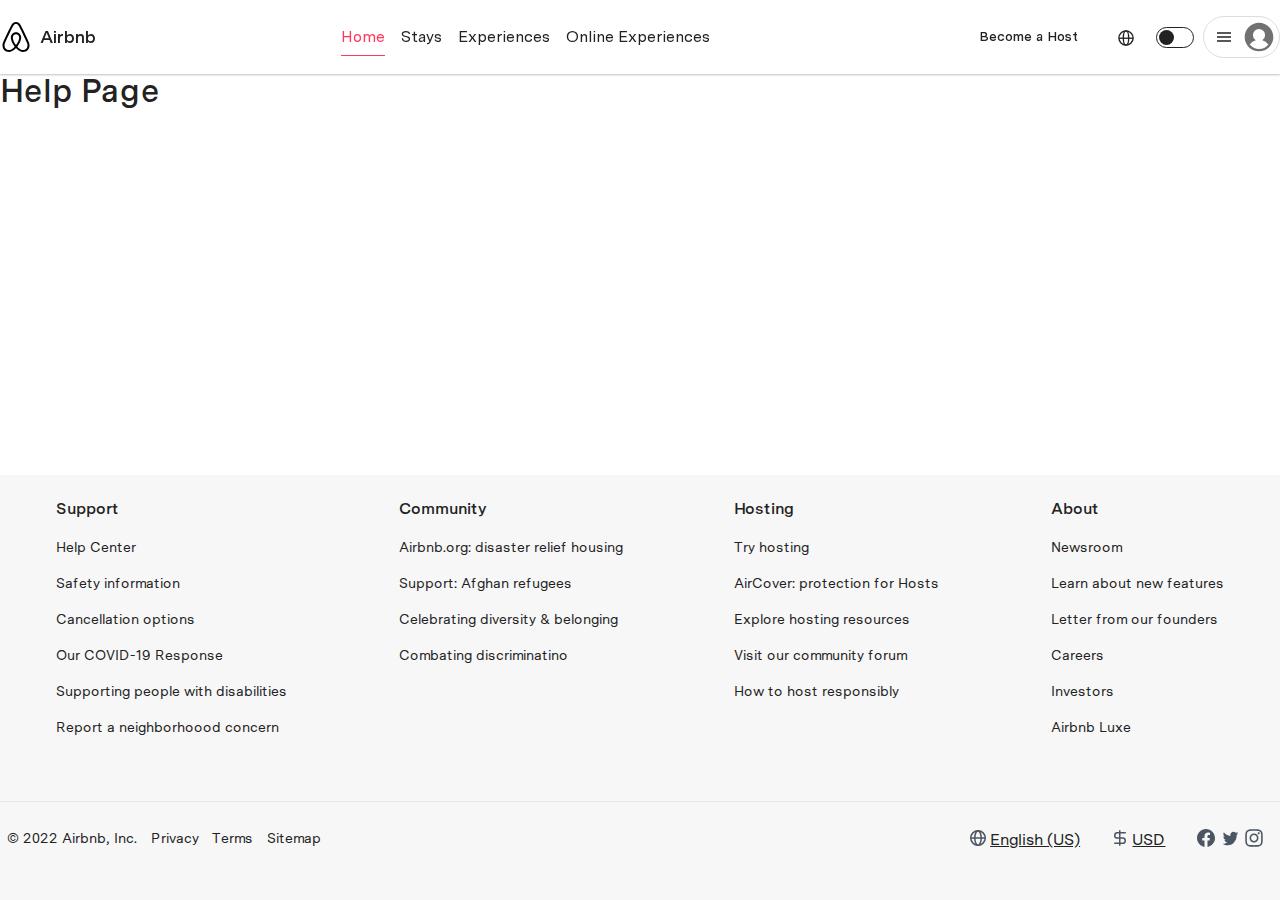
==== help.html @ 52887784 "initial commit" ====
<!DOCTYPE html>
<html lang="en">

<head>
    <meta charset="UTF-8">
    <meta http-equiv="X-UA-Compatible" content="IE=edge">
    <meta name="viewport" content="width=device-width, initial-scale=1.0">
    <title>Help Page</title>
    <meta name="color-scheme" content="light dark">
    <meta name="theme-color" media="(prefers-color-scheme: light)">
    <meta name="theme-color" media="(prefers-color-scheme: dark)">

    <script type="module">
        // https://doka.guide/js/match-media/
        if (matchMedia('(prefers-color-scheme: dark)').media === 'not all') {
            document.documentElement.style.display = 'none';
            document.head.insertAdjacentHTML(
                'beforeend',
                '<link rel="stylesheet" href="styles/light.css" onload="document.documentElement.style.display=\'\'">'
            );
        }
    </script>
    <link rel="stylesheet" href="css/light.css" media="(prefers-color-scheme: light)">
    <link rel="stylesheet" href="css/dark.css" media="(prefers-color-scheme: dark)">
    <link rel="stylesheet" href="css/style.css">
</head>

<body>
    <header class="header">
        <div class="container">
            <div class="flex">
                <a href="index.html" class="header-logo">
                    <svg viewBox="0 0 32 32" xmlns="http://www.w3.org/2000/svg"
                        style="display:inline-block;vertical-align:middle;height:32px;width:32px;fill:var(--logo-fill)"
                        aria-hidden="true" role="presentation" focusable="false">
                        <path
                            d="M16 1c2.008 0 3.463.963 4.751 3.269l.533 1.025c1.954 3.83 6.114 12.54 7.1 14.836l.145.353c.667 1.591.91 2.472.96 3.396l.01.415.001.228c0 4.062-2.877 6.478-6.357 6.478-2.224 0-4.556-1.258-6.709-3.386l-.257-.26-.172-.179h-.011l-.176.185c-2.044 2.1-4.267 3.42-6.414 3.615l-.28.019-.267.006C5.377 31 2.5 28.584 2.5 24.522l.005-.469c.026-.928.23-1.768.83-3.244l.216-.524c.966-2.298 6.083-12.989 7.707-16.034C12.537 1.963 13.992 1 16 1zm0 2c-1.239 0-2.053.539-2.987 2.21l-.523 1.008c-1.926 3.776-6.06 12.43-7.031 14.692l-.345.836c-.427 1.071-.573 1.655-.605 2.24l-.009.33v.206C4.5 27.395 6.411 29 8.857 29c1.773 0 3.87-1.236 5.831-3.354-2.295-2.938-3.855-6.45-3.855-8.91 0-2.913 1.933-5.386 5.178-5.42 3.223.034 5.156 2.507 5.156 5.42 0 2.456-1.555 5.96-3.855 8.907C19.277 27.766 21.37 29 23.142 29c2.447 0 4.358-1.605 4.358-4.478l-.004-.411c-.019-.672-.17-1.296-.714-2.62l-.248-.6c-1.065-2.478-5.993-12.768-7.538-15.664C18.053 3.539 17.24 3 16 3zm.01 10.316c-2.01.021-3.177 1.514-3.177 3.42 0 1.797 1.18 4.58 2.955 7.044l.21.287.174-.234c1.73-2.385 2.898-5.066 2.989-6.875l.006-.221c0-1.906-1.167-3.4-3.156-3.421h-.001z">
                        </path>
                    </svg>
                    <span>Airbnb</span>
                </a>

                <nav class="header-nav">
                    <a class="header-nav__link link-active" href="#">Home</a>
                    <a class="header-nav__link" href="#">Stays</a>
                    <a class="header-nav__link" href="#">Experiences</a>
                    <a class="header-nav__link" href="#">Online Experiences</a>
                </nav>

                <div class="header-buttons">
                    <button id="host" class="btn btn-ghost">Become a Host</button>

                    <button id="languages_btn" class="btn btn-icon">
                        <svg width="18" height="18" viewBox="0 0 18 18" fill="none" xmlns="http://www.w3.org/2000/svg">
                            <circle cx="9" cy="9" r="8" stroke="#222222" stroke-width="1.5" />
                            <ellipse cx="9" cy="9" rx="3" ry="8" stroke="#222222" stroke-width="1.5" />
                            <line x1="1" y1="9.25" x2="17" y2="9.25" stroke="#222222" stroke-width="1.5" />
                        </svg>
                    </button>
                </div>
                <fieldset class="switcher">
                    <input type="checkbox" class="switch">
                    <label for="switch"></label>
                </fieldset>
                <div class="dropdown">
                    <button class="dropdown-button">
                        <div class="icon">
                            <svg xmlns="http://www.w3.org/2000/svg" viewBox="0 0 32 32" aria-hidden="true"
                                role="presentation" focusable="false"
                                style="display: block; fill: none; height: 16px; width: 16px; stroke: currentcolor; stroke-width: 3; overflow: visible;">
                                <g fill="none">
                                    <path d="M2 16h28M2 24h28M2 8h28"></path>
                                </g>
                            </svg>
                        </div>
                        <div class="avatar">
                            <svg xmlns="http://www.w3.org/2000/svg" viewBox="0 0 32 32" aria-hidden="true"
                                role="presentation" focusable="false"
                                style="display: block; height: 100%; width: 100%; fill: currentcolor;">
                                <path
                                    d="M16 .7C7.56.7.7 7.56.7 16S7.56 31.3 16 31.3 31.3 24.44 31.3 16 24.44.7 16 .7zm0 28c-4.02 0-7.6-1.88-9.93-4.81a12.43 12.43 0 0 1 6.45-4.4A6.5 6.5 0 0 1 9.5 14a6.5 6.5 0 0 1 13 0 6.51 6.51 0 0 1-3.02 5.5 12.42 12.42 0 0 1 6.45 4.4A12.67 12.67 0 0 1 16 28.7z">
                                </path>
                            </svg>
                            <!--<img src="images/cards/card-image-1.webp" alt="avatar">-->
                        </div>
                        <div class="dropdown-menu">
                            <a href="#"><b>Login in</b></a>
                            <a href="#">Sign up</a>
                            <a href="#">Airbnb your home</a>
                            <a href="help.html">Help</a>
                        </div>
                    </button>
                </div>
            </div>
        </div>
    </header>

    <!-- Модалка become a host -->
    <dialog class="modal" id="modal">
        <header class="modal-header">
            <button id="close-button" class="button close-button">
                <svg viewBox="0 0 32 32" xmlns="http://www.w3.org/2000/svg" aria-hidden="true" role="presentation"
                    focusable="false"
                    style="display: block; fill: none; height: 16px; width: 16px; stroke-width: 3; overflow: visible;">
                    <path d="m6 6 20 20"></path>
                    <path d="m26 6-20 20"></path>
                </svg>
            </button>
        </header>

        <section class="modal-body">
            <h2 class="modal-title">Questions about this home?</h2>
            <p class="modal-subtitle">We’re excited you’re here. A Villa Specialist from Luxury Retreats, an Airbnb <br>
                company, will be in touch to finalize the details.</p>

            <form action="#">
                <div class="inline">
                    <label for="first-name">First name *</label>
                    <input id="first-name" type="text" placeholder="First name">

                    <label for="last-name">Last name *</label>
                    <input id="last-name" type="text" placeholder="Last name">
                </div>

                <div class="inline ml-8">
                    <label for="email">Email *</label>
                    <input id="email" type="email" placeholder="Your email">

                    <label for="tel">Telephone</label>
                    <input id="tel" type="tel" placeholder="Telephone">
                </div>

                <label for="text-message">Your message</label>
                <textarea placeholder="For example: Is this home family friendly? What other homes should I consider?"
                    name="text-message" id="" cols="30" rows="5"></textarea>

                <label class="checkbox style-c">
                    <input type="checkbox" />
                    <div class="checkbox__checkmark"></div>
                    <label for="c1" class="label_checkbox">I'd like to receive marketing and policy communications from
                        Luxury
                        Retreats
                    </label>

                    <button class="btn btn-primary ml-31 mt-16" type="button">Send message</button>
            </form>
        </section>

        <footer class="modal-footer">
            <div>
                <span>Learn how we handle your details in our</span>
                <button type="button" class="btn btn-link">Privacy policy</button>
            </div>
        </footer>
    </dialog>

    <!-- Модалка languages-->
    <dialog class="modal2" id="languages">
        <header class="modal-header">
            <button id="close-button1" class="button close-button btn-languges-close">x</button>
            <button class="btn-languges ml-0">Язык и регион</button>
            <button class="btn-languges bg-color">Валюта</button>
        </header>

        <section class="modal-body">
            <div class="modal-div">
                <div class="modal-title2">
                    <div class="modal-icon1">Перевод<svg viewBox="0 0 16 16" xmlns="http://www.w3.org/2000/svg"
                            aria-hidden="true" role="presentation" focusable="false"
                            style="display: block; height: 19px; width: 19px; fill: currentcolor;">
                            <path
                                d="M9 0a1 1 0 0 1 .993.883L10 1v5h5a1 1 0 0 1 .993.883L16 7v8a1 1 0 0 1-.883.993L15 16H7a1 1 0 0 1-.993-.883L6 15v-5H1a1 1 0 0 1-.993-.883L0 9V1A1 1 0 0 1 .883.007L1 0h8zm1.729 7l-1.393.495.233.217.13.132c.125.127.227.245.308.352l.073.103.048.073.045.077H7.308v1.309h1.207l.166.52.09.266.112.29a6.294 6.294 0 0 0 1.109 1.789c-.495.315-1.119.607-1.87.87l-.331.112-.346.108-.445.134L7.72 15l.407-.125.386-.128c1.007-.349 1.836-.752 2.486-1.214.57.405 1.277.764 2.12 1.08l.369.134.386.128.406.125.72-1.153-.445-.134-.26-.08-.345-.115c-.783-.27-1.43-.57-1.94-.895a6.3 6.3 0 0 0 1.068-1.694l.128-.32.114-.33.165-.521h1.208V8.449H11.64l-.093-.231a3.696 3.696 0 0 0-.554-.917l-.126-.149-.14-.152zm1.35 2.758l-.042.133-.076.224-.103.264A4.985 4.985 0 0 1 11 11.76a4.952 4.952 0 0 1-.743-1.127l-.115-.254-.103-.264-.076-.224-.042-.133h2.158zM9 1H1v8h5V7c0-.057.005-.113.014-.167H3.827L3.425 8H2l2.257-6h1.486l1.504 4H9V1zM5 3.411L4.253 5.6h1.502L5 3.411z">
                            </path>
                        </svg></div>
                </div>
                <p class="modal-subtitle2">Автоматический перевод описаний и отзывов на Русский.</p>

            </div>

            <div class="recom-languges">
                <h2 class="h2-modal">Рекомендуемые языки и регионы</h2>
                <div class="english ">
                    <p>English</p>
                    <p class="bg-color">United States</p>
                </div>
                <div class="english ml-16">
                    <p>English</p>
                    <p class="bg-color">United Kingdom</p>
                </div>
            </div>

            <div class="language selection">
                <h2 class="h2-modal">Выбрать язык и регион</h2>
                <div class="english br-12">
                    <p>Росский</p>
                    <p class="bg-color">Россия</p>
                </div>
                <div class="english ml-16">
                    <p>Dansk</p>
                    <p class="bg-color">Danmark</p>
                </div>
                <div class="english ">
                    <p>Eesti</p>
                    <p class="bg-color">Eesti</p>
                </div>
                <div class="english ">
                    <p>Deutsch</p>
                    <p class="bg-color">Schweiz</p>
                </div>

            </div>

        </section>
    </dialog>
    <!-- конец modal2-->
    <main>
        <section>
            <div class="container">
                <h1>Help Page</h1>
            </div>
        </section>
    </main>
    <div class="footer">
        <div class="container">
            <div class="footer-top flex2">
                <nav class="footer-top_nav">
                    <h3>Support</h3>
                    <a href="#">Help Center</a>
                    <a href="#">Safety information</a>
                    <a href="#">Cancellation options</a>
                    <a href="#">Our COVID-19 Response</a>
                    <a href="#">Supporting people with disabilities</a>
                    <a href="#">Report a neighborhoood concern</a>
                </nav>
                <nav class="footer-top_nav">
                    <h3>Community</h3>
                    <a href="#">Airbnb.org: disaster relief housing</a>
                    <a href="#">Support: Afghan refugees</a>
                    <a href="#">Celebrating diversity & belonging</a>
                    <a href="#">Combating discriminatino</a>
                </nav>
                <nav class="footer-top_nav">
                    <h3>Hosting</h3>
                    <a href="#">Try hosting</a>
                    <a href="#">AirCover: protection for Hosts</a>
                    <a href="#">Explore hosting resources</a>
                    <a href="#">Visit our community forum</a>
                    <a href="#">How to host responsibly</a>
                </nav>
                <nav class="footer-top_nav">
                    <h3>About</h3>
                    <a href="#">Newsroom</a>
                    <a href="#">Learn about new features</a>
                    <a href="#">Letter from our founders</a>
                    <a href="#">Careers</a>
                    <a href="#">Investors</a>
                    <a href="#">Airbnb Luxe</a>
                </nav>
            </div>
            <div class="">
                <div class="footer-bottom flex-start">
                    <div class="footer_bottom_left">
                        <span>© 2022 Airbnb, Inc.</span>
                        <span>Privacy</span>
                        <span>Terms</span>
                        <span>Sitemap</span>
                    </div>
                    <div class="footer_bottom_right">
                        <div class="lang_dol">
                            <a href="#">
                                <svg width="24" height="24" viewBox="0 0 24 24" fill="none"
                                    xmlns="http://www.w3.org/2000/svg">
                                    <path
                                        d="M19.25 12C19.25 16.0041 16.0041 19.25 12 19.25C7.99594 19.25 4.75 16.0041 4.75 12C4.75 7.99594 7.99594 4.75 12 4.75C16.0041 4.75 19.25 7.99594 19.25 12Z"
                                        stroke="#4B5563" stroke-width="1.5" stroke-linecap="round"
                                        stroke-linejoin="round" />
                                    <path
                                        d="M15.25 12C15.25 16.5 13.2426 19.25 12 19.25C10.7574 19.25 8.75 16.5 8.75 12C8.75 7.5 10.7574 4.75 12 4.75C13.2426 4.75 15.25 7.5 15.25 12Z"
                                        stroke="#4B5563" stroke-width="1.5" stroke-linecap="round"
                                        stroke-linejoin="round" />
                                    <path d="M5 12H19" stroke="#4B5563" stroke-width="1.5" stroke-linecap="round"
                                        stroke-linejoin="round" />
                                </svg></a>
                            <a href="#"><u>English (US)</u></a>
                        </div>
                        <div class="lang_dol">
                            <a href="#">
                                <svg width="24" height="24" viewBox="0 0 24 24" fill="none"
                                    xmlns="http://www.w3.org/2000/svg">
                                    <path
                                        d="M17.25 6.75H9.375C7.92525 6.75 6.75 7.92525 6.75 9.375C6.75 10.8247 7.92525 12 9.375 12H14.625C16.0747 12 17.25 13.1753 17.25 14.625C17.25 16.0747 16.0747 17.25 14.625 17.25H6.75"
                                        stroke="#4B5563" stroke-width="1.5" stroke-linecap="round"
                                        stroke-linejoin="round" />
                                    <path d="M11.75 19.25V4.75" stroke="#4B5563" stroke-width="1.5"
                                        stroke-linecap="round" stroke-linejoin="round" />
                                </svg>
                            </a>
                            <a href="#"><u>USD</u></a>
                        </div>
                        <div class="lang_dol">
                            <a href="#">
                                <svg width="24" height="24" viewBox="0 0 24 24" fill="none"
                                    xmlns="http://www.w3.org/2000/svg">
                                    <path fill-rule="evenodd" clip-rule="evenodd"
                                        d="M3 12C3 16.45 6.25 20.15 10.5 20.9L10.5502 20.8599C10.5334 20.8566 10.5167 20.8533 10.5 20.85V14.5H8.25V12H10.5V10C10.5 7.75 11.95 6.5 14 6.5C14.65 6.5 15.35 6.6 16 6.7V9H14.85C13.75 9 13.5 9.55 13.5 10.25V12H15.9L15.5 14.5H13.5V20.85C13.4833 20.8533 13.4666 20.8566 13.4498 20.8599L13.5 20.9C17.75 20.15 21 16.45 21 12C21 7.05 16.95 3 12 3C7.05 3 3 7.05 3 12Z"
                                        fill="#4B5563" />
                                </svg></a>
                            <a href="#">
                                <svg width="24" height="24" viewBox="0 0 24 24" fill="none"
                                    xmlns="http://www.w3.org/2000/svg">
                                    <path fill-rule="evenodd" clip-rule="evenodd"
                                        d="M18.6615 9.07607C18.6673 9.22598 18.6692 9.37582 18.6692 9.52572C18.6692 14.0705 15.4722 19.3171 9.62599 19.3171C7.83014 19.3171 6.16025 18.7447 4.75328 17.7704C5.00199 17.7976 5.25457 17.8181 5.51103 17.8181C7.00004 17.8181 8.37148 17.2661 9.45933 16.3394C8.06851 16.319 6.8941 15.3174 6.48907 13.9546C6.68351 13.9955 6.88375 14.016 7.08853 14.016C7.37729 14.016 7.65765 13.9752 7.92638 13.8934C6.47096 13.58 5.37473 12.19 5.37473 10.5207C5.37473 10.5002 5.37473 10.4934 5.37473 10.4797C5.80367 10.7318 6.29461 10.8885 6.81593 10.9089C5.96193 10.2889 5.40055 9.23278 5.40055 8.04038C5.40055 7.41352 5.55688 6.8207 5.83207 6.30967C7.39925 8.39466 9.74228 9.76424 12.3837 9.90733C12.3295 9.65522 12.3017 9.38955 12.3017 9.12382C12.3017 7.22279 13.7248 5.68286 15.4806 5.68286C16.3947 5.68286 17.2203 6.09856 17.7997 6.7663C18.5252 6.6164 19.2047 6.33024 19.8197 5.93505C19.5814 6.73907 19.0781 7.41348 18.4205 7.83593C19.0639 7.75417 19.6776 7.57034 20.2467 7.29779C19.8197 7.98597 19.2823 8.5923 18.6615 9.07607Z"
                                        fill="#4B5563" />
                                </svg>
                            </a>
                            <a href="#">
                                <svg width="24" height="24" viewBox="0 0 24 24" fill="none"
                                    xmlns="http://www.w3.org/2000/svg">
                                    <path
                                        d="M12.0004 3.27271C9.63025 3.27271 9.33281 3.28307 8.40193 3.32543C7.47287 3.36798 6.8387 3.51507 6.28381 3.73089C5.70983 3.9538 5.22293 4.25198 4.73786 4.73725C4.25242 5.22234 3.95424 5.70925 3.73061 6.28307C3.51426 6.83816 3.36699 7.47252 3.32517 8.40125C3.28354 9.33216 3.27263 9.6298 3.27263 12C3.27263 14.3702 3.28317 14.6667 3.32535 15.5976C3.36808 16.5267 3.51517 17.1609 3.7308 17.7158C3.95388 18.2898 4.25205 18.7767 4.73731 19.2618C5.22221 19.7472 5.7091 20.0462 6.28272 20.2691C6.83798 20.4849 7.47232 20.632 8.4012 20.6745C9.33208 20.7169 9.62935 20.7272 11.9993 20.7272C14.3696 20.7272 14.6661 20.7169 15.597 20.6745C16.526 20.632 17.1609 20.4849 17.7162 20.2691C18.29 20.0462 18.7762 19.7472 19.2611 19.2618C19.7465 18.7767 20.0447 18.2898 20.2683 17.716C20.4828 17.1609 20.6301 16.5265 20.6737 15.5978C20.7156 14.6669 20.7265 14.3702 20.7265 12C20.7265 9.6298 20.7156 9.33234 20.6737 8.40143C20.6301 7.47234 20.4828 6.83816 20.2683 6.28325C20.0447 5.70925 19.7465 5.22234 19.2611 4.73725C18.7756 4.2518 18.2902 3.95361 17.7156 3.73089C17.1593 3.51507 16.5248 3.36798 15.5957 3.32543C14.6648 3.28307 14.3685 3.27271 11.9976 3.27271H12.0004ZM11.2175 4.84543C11.4498 4.84507 11.7091 4.84543 12.0004 4.84543C14.3305 4.84543 14.6066 4.8538 15.5268 4.89561C16.3777 4.93452 16.8395 5.07671 17.1471 5.19616C17.5544 5.35434 17.8447 5.54343 18.15 5.84889C18.4554 6.15434 18.6445 6.44525 18.8031 6.85252C18.9225 7.1598 19.0649 7.62161 19.1036 8.47252C19.1454 9.39252 19.1545 9.66889 19.1545 11.998C19.1545 14.3271 19.1454 14.6034 19.1036 15.5234C19.0647 16.3743 18.9225 16.8362 18.8031 17.1434C18.6449 17.5507 18.4554 17.8407 18.15 18.146C17.8446 18.4514 17.5546 18.6405 17.1471 18.7987C16.8399 18.9187 16.3777 19.0605 15.5268 19.0994C14.6068 19.1412 14.3305 19.1503 12.0004 19.1503C9.67007 19.1503 9.3939 19.1412 8.47393 19.0994C7.62304 19.0602 7.16124 18.918 6.85343 18.7985C6.44617 18.6403 6.15527 18.4513 5.84982 18.1458C5.54438 17.8403 5.35529 17.5502 5.19675 17.1427C5.0773 16.8354 4.93494 16.3736 4.89622 15.5227C4.8544 14.6027 4.84604 14.3263 4.84604 11.9958C4.84604 9.66525 4.8544 9.39034 4.89622 8.47034C4.93512 7.61943 5.0773 7.15761 5.19675 6.84998C5.35493 6.4427 5.54438 6.1518 5.84982 5.84634C6.15527 5.54089 6.44617 5.3518 6.85343 5.19325C7.16106 5.07325 7.62304 4.93143 8.47393 4.89234C9.27899 4.85598 9.59098 4.84507 11.2175 4.84325V4.84543ZM16.6588 6.29452C16.0806 6.29452 15.6115 6.76307 15.6115 7.34143C15.6115 7.91961 16.0806 8.3887 16.6588 8.3887C17.2369 8.3887 17.706 7.91961 17.706 7.34143C17.706 6.76325 17.2369 6.29416 16.6588 6.29416V6.29452ZM12.0004 7.51816C9.52535 7.51816 7.51868 9.52489 7.51868 12C7.51868 14.4751 9.52535 16.4809 12.0004 16.4809C14.4754 16.4809 16.4813 14.4751 16.4813 12C16.4813 9.52489 14.4752 7.51816 12.0002 7.51816H12.0004ZM12.0004 9.09089C13.6069 9.09089 14.9094 10.3932 14.9094 12C14.9094 13.6065 13.6069 14.9091 12.0004 14.9091C10.3937 14.9091 9.09136 13.6065 9.09136 12C9.09136 10.3932 10.3937 9.09089 12.0004 9.09089Z"
                                        fill="#4B5563" />
                                </svg></a>
                        </div>
                    </div>
                </div>
            </div>
        </div>
    </div>
    <script src="js/theme-switcher.js"></script>
    <script src="js/help-index.js"></script>

</body>

</html>
---- css/light.css ----
:root {
  --body-color: #ffffff;
  /* общий фон */


  --title-color: #222222;
  /* цвет заголовков */
  --subtitle-color: #42526B;
  /* цвет подзаголовков */

  --nav-link-color: #222222;
  /* цвет ссылок в навигации */

  --accent-color: #FF385C;
  /* основной цвет тем */
  --bg-hover: #F7F7F7;

  /*цвет текста label+placeholder*/
  --label-color: #717171;
  /*цвет аватара*/
  --avatar-bg: #717171;

  /*dropdown-button*/
  --dropdown-button-bg: #ffffff;
  --dropdown-border-color: #ddd;
  --dropdown-box-shadow: 0 2px 4px rgba(0, 0, 0, 0.18);

  /*footer*/
  --footer-bg:#f7f7f7;
  --footer-link-color:#222222;

}



/* logo */
.header-logo svg {
  --logo-fill: #22222;
}

/* btn-primary */
.btn-primary {
  --button-bg-color: #FF385C;
  --button-content-color: #ffffff;
}

/* btn-dark */
.btn-dark {
  --button-bg-color: #222222;
  --button-content-color: #fff;
}

/* forms */
input[type='text'],
input[type='email'],
input[type='password'],
input[type="tel"],
textarea {
  --input-bg-color: #ffffff;
  --input-border-color: #B0B0B0;
  --input-text-color: #222222;

}

input:not([type="checkbox"]):focus,
textarea:focus {
  --box-shadow: inset 0 0 0 2px #222222;
}

/*чекбокс в модалке*/
.checkbox {
  --checkbox-bg-color-checked: #FF385C;
  --checkbox-bg-color-default: #fff;
  --checkbox-mark-color: #fff;
  --checkbox-bg-border: #B0B0B0;
}
---- css/dark.css ----
:root {
  --body-color: #292929;
  /* общий фон */

  --title-color: #ffffff;
  /* цвет заголовков */
  --subtitle-color: #B4BBC5;
  /* цвет подзаголовков */

  --nav-link-color: #ffffff;
  /* цвет ссылок в навигации */

  --accent-color: #BB86FC;
  /* основной цвет тем */

  --bg-hover: rgba(255, 255, 255, 0.12);
  /*цвет текста label+placeholder*/

  --label-color: rgba(255, 255, 255, 0.38);
  /*цвет аватара*/
  --avatar-bg: #979797;
  /*dropdown-button*/
  --dropdown-button-bg: #292929;
  --dropdown-border-color: rgba(255, 255, 255, 0.3);
  --dropdown-box-shadow: 0 8px 10px rgba(0, 0, 0, 0.14), 0 3px 14px rgba(0, 0, 0, 0.12), 0 5px 5px rgba(0, 0, 0, 0.2);

  /*footer*/
  --footer-bg:#292929;
  --footer-link-color:#fff;
}


/* logo */
.header-logo svg {
  --logo-fill: #ffffff;
}

/* btn-primary */
.btn-primary {
  --button-bg-color: #BB86FC;
  --button-content-color: #000000;
}

/* btn-dark */
.btn-dark {
  --button-bg-color: #fff;
  --button-content-color: #222222;
}

/* forms */
input[type='text'],
input[type='email'],
input[type='password'],
input[type='tel'],
textarea {
  --input-bg-color: transparent;
  --input-border-color: rgba(255, 255, 255, 0.6);
  --input-text-color: rgba(255, 255, 255, 0.87);
}

input:not([type="checkbox"]):focus,
textarea:focus {
  --box-shadow: inset 0 0 0 2px #BB86FC;
}

.checkbox {
  --checkbox-bg-color-checked: #BB86FC;
  --checkbox-mark-color: #222222;
  --checkbox-bg-color-default: #222222;
  --checkbox-bg-border: #B0B0B0;
}
---- css/style.css ----
@import "../css/fonts.css";
@import "../css/normalize.css";
@import "../css/forms.css";
@import "../lib/swiper.css";
@import "../css/modal.css";



body {
  font-family: 'Messina Sans', sans-serif;
  margin: 0;
  color: #222222;
  background-color: #ffffff;
  position: relative;
  min-height: 100vh;
}

* {
  box-sizing: border-box;
}

h1,
h2,
h3,
p {
  margin: 0;
}

a {
  text-decoration: none;
  color: var(--nav-link-color);
}

img {
  vertical-align: middle;
  max-width: 100%;
}

.container {
  width: 100%;
  max-width: 1312px;
  margin: 0 auto;
}


/* header */
.header {
  background-color: var(--body-color);
  min-height: 68px;
  box-sizing: border-box;
  width: 100%;
  z-index: 2;
  padding: 16px 0;
  position: fixed;
  top: 0;
  left: 0;
  right: 0;
  box-shadow: 0 1px 2px #00000040;
}

.header-nav {
  display: inline-flex;
  width: 66%;
  flex-direction: row;
  justify-content: center;
}

.header-logo span {
  margin-left: 4px;
  font-size: 18px;
  font-weight: 700;
  display: inline-block;
  vertical-align: middle;
}

.header-nav__link {
  font-family: 'Messina Sans', sans-serif;
  font-weight: 400;
  padding: 10px 0;
  border: 0;
  margin: 0 8px;
  background-color: transparent;
  position: relative;
  text-transform: capitalize;
}

.header-nav__link::after,
.link-active::after {
  content: '';
  height: 1.5px;
  position: absolute;
  bottom: 0;
  width: 100%;
  background-color: var(--nav-link-color);
  inset-inline: 0;
  transform: scaleX(0);
  transition: transform 0.2s ease;
}

.header-nav__link:hover {
  opacity: 0.65;
}

/* анимация линии при наведении на неактивную ссылку */
.header-nav__link:hover::after {
  transform: scaleX(1);
  opacity: 0.65;
}

.link-active {
  color: var(--accent-color);
}

/* активная ссылка должна быть непрозрачной */
.link-active:hover {
  opacity: 1;
}

/* активная ссылка должна быть непрозрачной */
.link-active:hover::after {
  opacity: 1;
}

/* анимация линии при наведении на активную ссылку */
.link-active::after {
  background-color: var(--accent-color);
  transform: scaleX(1);
}

/*dropdown*/
.avatar {
  width: 30px;
  height: 30px;
  color: var(--avatar-bg);
}

.avatar img {
  border-radius: 50%;
  object-fit: cover;
  width: 100%;
  height: 100%;
}

.dropdown-menu {
  display: none;
  background-color: var(--dropdown-button-bg);
  color: var(--nav-link-color);
  flex-direction: column;
  align-items: flex-start;
  border-radius: 12px;
  box-shadow: 0 2px 16px rgba(0, 0, 0, 0.12);
  margin-top: 34px;
  padding: 8px 0;
  position: absolute;
  top: 50%;
  /*max-height: calc(100vh-100px);*/
  overflow-y: auto;
  min-width: 240px;
  right: 0;
}

.dropdown-show {
  display: inline-flex;
}

.dropdown-menu a {
  padding: 12px 16px;
  font-size: 14px;
  font-weight: 400px;
  display: flex;
  width: 100%;
  white-space: nowrap;
  text-overflow: ellipsis;
  max-width: 240px;
  overflow-x: hidden;
  text-align: left;
  letter-spacing: 0.5px;
  /*межбуквенный интервал*/

}

.dropdown-menu a:hover {
  background-color: var(--bg-hover);
}

.dropdown-button {
  display: inline-flex;
  justify-content: space-between;
  align-items: center;
  padding: 5px 5px 5px 12px;
  margin: 0;
  min-width: 77px;
  min-height: 38px;
  border-radius: 21px;
  background-color: var(--dropdown-button-bg);
  border: 1px solid var(--dropdown-border-color);
  outline: none;
  cursor: pointer;
  position: relative;
}

.dropdown-button:hover,
.dropdown-button:focus {
  box-shadow: var(--dropdown-box-shadow);
}

.dropdown-button .icon svg path {
  stroke: var(--nav-link-color);
}


/* banner */
.banner {
  background-image: url(../images/banner/banner.jpg);
  min-height: 100vh;
  background-position: top center;
  background-repeat: no-repeat;
  background-size: cover;
  padding: 48px 0;
}


.banner-description {
  padding-top: 200px;
  display: flex;
  flex-direction: column;
  align-items: flex-start;
}

.banner-title {
  font-size: 60px;
  line-height: 52px;
  margin-bottom: 24px;
}

.banner-title span {
  font-size: 48px;
  line-height: 52px;
  color: #ffffff;
}

.banner-subtitle {
  font-size: 16px;
  line-height: 20px;
  margin-bottom: 32px;
  color: #ffffff;
}

/* swiper-slider   */
.swiper-button-prev,
.swiper-button-next {
  --swiper-navigation-size: 14px;
  top: 2%;
  /* один уровень с .btn-airbnb */
  color: var(--nav-link-color);
  background-color: transparent;
  border-radius: 6px;
  border: 1px solid var(--nav-link-color);
  width: 32px;
  height: 32px;
}

.swiper-button-prev::after,
.swiper-button-next::after {
  font-size: 12px;
}

.swiper-button-next {
  right: 0;
}

.swiper-button-prev {
  left: 94.5%;
}

main {
  padding: 73.4px 0 457.8px;
}




/* КАРТОЧКИ*/

.cards {
  padding: 30px 0;
}

.card-wrapper {
  position: relative;
  width: 313px;
  display: inline-flex;
}

.card {
  margin-bottom: 30px;
}

.card img {
  max-width: 100%;
  height: 313px;
  vertical-align: middle;
  /* убираем зазор снизу */
  object-fit: cover;
  border-radius: 8px;
}

.card-image {
  min-height: 313px;
  border-radius: 8px;
  position: relative;
  margin-bottom: 16px;
}

.card-link {
  display: block;
  height: 100%;
  width: 100%;
  outline: none;
  position: absolute;
  top: 0;
  left: 0;
  right: 0;
  bottom: 0;
  background: transparent;
  z-index: 1;
  /* пользователь может перейти по ссылке на новой вкладке */
}

.card-heart {
  display: inline-block;
  fill: rgba(0, 0, 0, 0.5);
  height: 24px;
  width: 24px;
  stroke: #FFFFFF;
  stroke-width: 2;
  vertical-align: middle;
  position: absolute;
  z-index: 1;
  /* перекрытие кликабельной ссылки на карточке */
  top: 18px;
  right: 18px;
}

.heart-active {
  fill: #FF385C;
}

.card-host {
  padding: 4px 8px;
  border-radius: 6px;
  background-color: #FFFFFF;
  position: absolute;
  top: 18px;
  left: 18px;
  font-size: 14px;
  font-weight: 600;
  color: #222222;

}

.card-text_title,
.card-text_rating {
  font-size: 14px;
  margin-bottom: 8px;
  font-weight: 600;
}

.card-text_title {
  white-space: nowrap;
  overflow-x: hidden;
  text-overflow: ellipsis;
  max-width: 230px;
}

.text-secondary {
  font-size: 14px;
  font-weight: normal;
  margin-bottom: 8px;
  color: #5E5E5E;
}

.card-text_descr {
  display: -webkit-box;
  -webkit-line-clamp: 1;
  -webkit-box-orient: vertical;
  overflow: hidden;
  text-overflow: ellipsis;
}

.card-text_price {
  width: 48%;
}

.price-prev {
  text-decoration: line-through;
  font-weight: 600;

}

.price-current {
  font-weight: 600;
  color: #222222;
  position: relative;
}

.price-current::after {
  content: '';
  display: inline-flex;
  width: 2px;
  height: 2px;
  background-color: #5e5e5e;
  border-radius: 50%;
  margin-left: 4px;
  vertical-align: middle;
}

.star {
  display: inline-block;
}

h3 {
  font-size: 16px;
  color: #222222;
  line-height: 19px;
}

.date {
  color: #717171;
  font-size: 12px;
  line-height: 14px;
}

.night {
  color: #222222;
  font-size: 14px;
  line-height: 17px;
}

/* атомарные классы */
.heart-active {
  fill: #FF385C;
}

/*footer*/
.footer {
  padding: 22px 0;
  background-color: var(--footer-bg);
  position: absolute;
  bottom: 0;
  left: 0;
  right: 0;
  width: 100%;
}

.footer-top {
  border-bottom: 1px solid #E5E7EB;
  margin-bottom: 26px;
}

.footer-top_nav {
  display: flex;
  flex-direction: column;
  margin-bottom: 48px;
}

.footer_bottom_left {
  display: flex;
  justify-content: space-around;
  width: 328px;
}

.footer_bottom_right {
  display: flex;
  justify-content: space-around;
  width: 328px;
  align-items: center;
}

.footer-bottom {
  margin-bottom: 26px;
}

.footer-top_nav h3 {
  font-family: 'Messina Sans', sans-serif;
  font-weight: 600;
  font-size: 16px;
  line-height: 150%;
  color: var(--footer-link-color);
  margin-bottom: 16px;
}

.footer-top_nav a {
  font-family: 'Messina Sans', sans-serif;
  font-weight: 400;
  font-size: 14px;
  line-height: 20px;
  color: var(--footer-link-color);
  margin-bottom: 16px;
}

.footer_bottom_left span {
  font-family: 'Messina Sans', sans-serif;
  font-weight: 400;
  font-size: 14px;
  line-height: 20px;
  color: var(--footer-link-color);
}

.lang_dol {
  display: flex;
  align-items: center;
  justify-content: space-around;
  height: 24px;
}

/* skeleton */
.skeleton {
  position: relative;
}

.skeleton::before {
  content: '';
  position: absolute;
  top: 0;
  left: 0;
  width: 100%;
  height: 100%;
  z-index: 3;
  background: linear-gradient(90deg, #eee, #f9f9f9, #eee);
  background-size: 200%;
  animation: skeleton 1s infinite reverse;
}

@keyframes skeleton {
  0% {
    background-position: -100% 0;
  }

  100% {
    background-position: 100% 0;
  }
}




/* атомарные классы (утилиты) */
.mt-16 {
  margin-top: 16px;
}

.ml-31 {
  margin-left: -31px;
}

.ml-15 {
  margin-left: 15.5px;
}

.inline {
  display: inline-block;
  vertical-align: middle;
}

.ml-8 {
  margin-left: 8px;
}

.ml-0 {
  margin-left: 0px
}

.br-12 {
  outline: 1px solid #000;
}

.bg-color {
  color: #717171;
}

.flex {
  display: flex;
  align-items: center;
  justify-content: space-between;
}

.flex-start {
  display: flex;
  align-items: flex-start;
  justify-content: space-between;
}

.flex2 {
  display: flex;
  align-items: flex-start;
  justify-content: space-around;
}
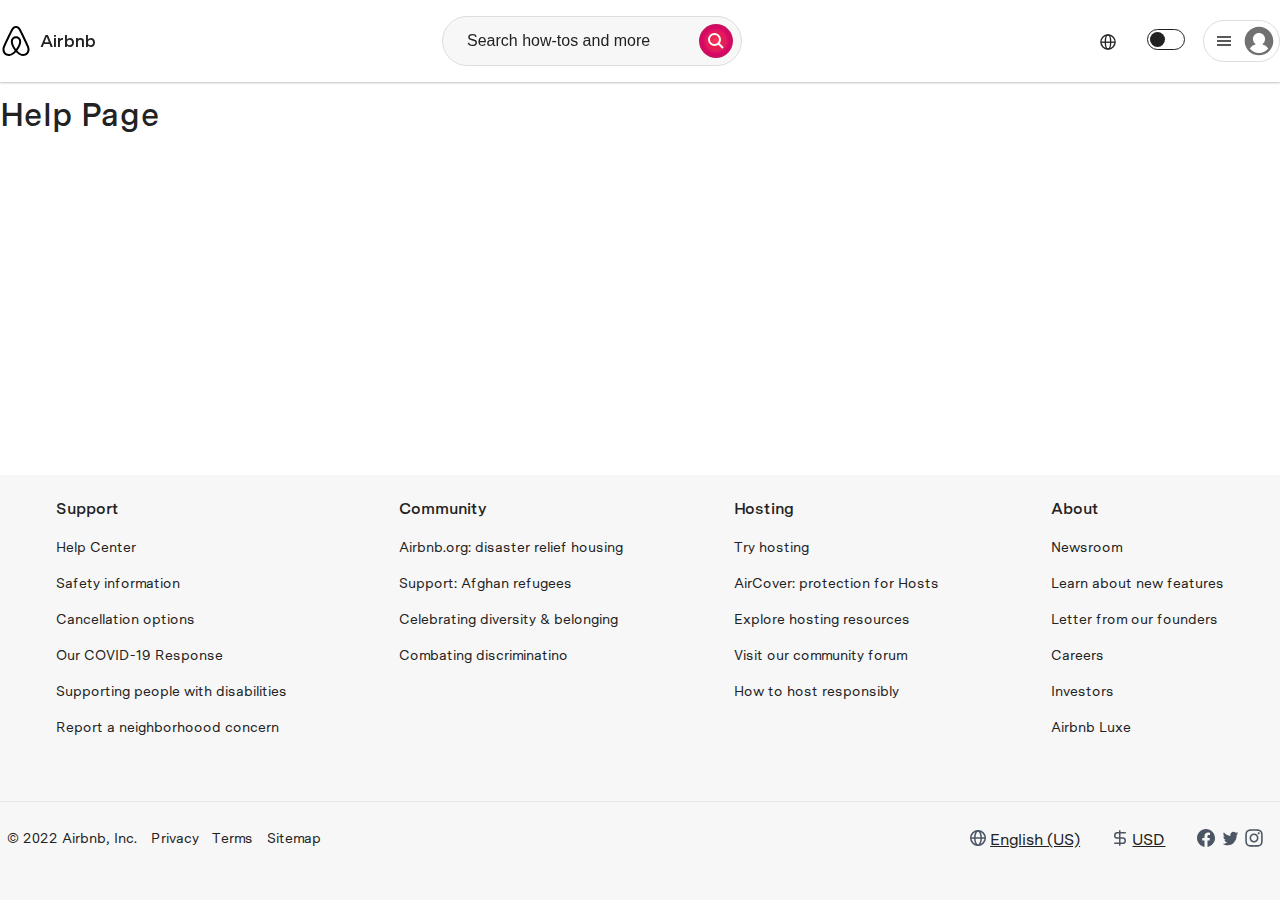
==== commit b91e4038: "поиск для страницы help (структура+логика)" ====
--- a/help.html
+++ b/help.html
@@ -40,120 +40,126 @@
                     <span>Airbnb</span>
                 </a>
 
-                <nav class="header-nav">
-                    <a class="header-nav__link link-active" href="#">Home</a>
-                    <a class="header-nav__link" href="#">Stays</a>
-                    <a class="header-nav__link" href="#">Experiences</a>
-                    <a class="header-nav__link" href="#">Online Experiences</a>
-                </nav>
+                <div class="help-search__wrapper">
+                    <form class="help-search" action="#" role="search">
+                        <input class="input-search" type="search" placeholder="Search how-tos and more">
+
+                        <button class="btn btn-search">
+                            <svg xmlns="http://www.w3.org/2000/svg" viewBox="0 0 32 32" aria-hidden="true"
+                                role="presentation" focusable="false"
+                                style="display: block; fill: none; height: 16px; width: 16px; stroke: #fff; stroke-width: 4; overflow: visible;">
+                                <path fill="none" d="M13 24a11 11 0 1 0 0-22 11 11 0 0 0 0 22zm8-3 9 9"></path>
+                            </svg>
+                        </button>
+
+                        <div class="search-menu">
+                            <div class="search-menu__article">
+                                <h3>Top articles</h3>
+                            </div>
+
+                            <div class="search-menu__article search-menu__items">
+                                <div class="block-image">
+                                    <svg xmlns="http://www.w3.org/2000/svg" viewBox="0 0 32 32" aria-hidden="true"
+                                        role="presentation" focusable="false"
+                                        style="display: block; height: 24px; width: 24px; fill: currentcolor;">
+                                        <path
+                                            d="M25 3a2 2 0 0 1 2 1.85V7h2a2 2 0 0 1 2 1.85V26a3 3 0 0 1-3 3H4a3 3 0 0 1-3-2.82V5a2 2 0 0 1 1.85-2H3zm4 6h-2v17a1 1 0 0 0 2 .12V26zm-4-4H3v21a1 1 0 0 0 .88 1H25zM13 21v2H7v-2zm8 0v2h-6v-2zm-8-4v2H7v-2zm8 0v2h-6v-2zm0-8v6H7V9zm-2 2H9v2h10z">
+                                        </path>
+                                    </svg>
+                                </div>
+                                <div class="block-description">
+                                    <p>Canceling your reservation for a stay</p>
+                                </div>
+                            </div>
+
+                            <div class="search-menu__article search-menu__items">
+                                <div class="block-image">
+                                    <svg xmlns="http://www.w3.org/2000/svg" viewBox="0 0 32 32" aria-hidden="true"
+                                        role="presentation" focusable="false"
+                                        style="display: block; height: 24px; width: 24px; fill: currentcolor;">
+                                        <path
+                                            d="M25 3a2 2 0 0 1 2 1.85V7h2a2 2 0 0 1 2 1.85V26a3 3 0 0 1-3 3H4a3 3 0 0 1-3-2.82V5a2 2 0 0 1 1.85-2H3zm4 6h-2v17a1 1 0 0 0 2 .12V26zm-4-4H3v21a1 1 0 0 0 .88 1H25zM13 21v2H7v-2zm8 0v2h-6v-2zm-8-4v2H7v-2zm8 0v2h-6v-2zm0-8v6H7V9zm-2 2H9v2h10z">
+                                        </path>
+                                    </svg>
+                                </div>
+                                <div class="block-description">
+                                    <p>Change the date or time of your Experience reservation</p>
+                                </div>
+                            </div>
+
+                            <div class="search-menu__article search-menu__items">
+                                <div class="block-image">
+                                    <svg xmlns="http://www.w3.org/2000/svg" viewBox="0 0 32 32" aria-hidden="true"
+                                        role="presentation" focusable="false"
+                                        style="display: block; height: 24px; width: 24px; fill: currentcolor;">
+                                        <path
+                                            d="M25 3a2 2 0 0 1 2 1.85V7h2a2 2 0 0 1 2 1.85V26a3 3 0 0 1-3 3H4a3 3 0 0 1-3-2.82V5a2 2 0 0 1 1.85-2H3zm4 6h-2v17a1 1 0 0 0 2 .12V26zm-4-4H3v21a1 1 0 0 0 .88 1H25zM13 21v2H7v-2zm8 0v2h-6v-2zm-8-4v2H7v-2zm8 0v2h-6v-2zm0-8v6H7V9zm-2 2H9v2h10z">
+                                        </path>
+                                    </svg>
+                                </div>
+                                <div class="block-description">
+                                    <p>If your Host cancels your reservation</p>
+                                </div>
+                            </div>
+                        </div>
+                    </form>
+                </div>
+
 
                 <div class="header-buttons">
-                    <button id="host" class="btn btn-ghost">Become a Host</button>
-
-                    <button id="languages_btn" class="btn btn-icon">
-                        <svg width="18" height="18" viewBox="0 0 18 18" fill="none" xmlns="http://www.w3.org/2000/svg">
-                            <circle cx="9" cy="9" r="8" stroke="#222222" stroke-width="1.5" />
-                            <ellipse cx="9" cy="9" rx="3" ry="8" stroke="#222222" stroke-width="1.5" />
-                            <line x1="1" y1="9.25" x2="17" y2="9.25" stroke="#222222" stroke-width="1.5" />
+                    <button class="btn btn-icon">
+                        <svg viewBox="0 0 18 18" fill="none" xmlns="http://www.w3.org/2000/svg">
+                            <circle cx="9" cy="9" r="8" stroke="#222" stroke-width="1.5" />
+                            <ellipse cx="9" cy="9" rx="3" ry="8" stroke="#222" stroke-width="1.5" />
+                            <line x1="1" y1="9.25" x2="17" y2="9.25" stroke="#222" stroke-width="1.5" />
                         </svg>
                     </button>
-                </div>
-                <fieldset class="switcher">
-                    <input type="checkbox" class="switch">
-                    <label for="switch"></label>
-                </fieldset>
-                <div class="dropdown">
+
+                    <fieldset class="switcher">
+                        <input type="checkbox" class="switch">
+                        <label for="s2"></label>
+                    </fieldset>
+
+
                     <button class="dropdown-button">
                         <div class="icon">
-                            <svg xmlns="http://www.w3.org/2000/svg" viewBox="0 0 32 32" aria-hidden="true"
+                            <svg viewBox="0 0 32 32" xmlns="http://www.w3.org/2000/svg" aria-hidden="true"
                                 role="presentation" focusable="false"
                                 style="display: block; fill: none; height: 16px; width: 16px; stroke: currentcolor; stroke-width: 3; overflow: visible;">
-                                <g fill="none">
-                                    <path d="M2 16h28M2 24h28M2 8h28"></path>
+                                <g fill="none" fill-rule="nonzero">
+                                    <path d="m2 16h28"></path>
+                                    <path d="m2 24h28"></path>
+                                    <path d="m2 8h28"></path>
                                 </g>
                             </svg>
                         </div>
+
                         <div class="avatar">
-                            <svg xmlns="http://www.w3.org/2000/svg" viewBox="0 0 32 32" aria-hidden="true"
+                            <svg viewBox="0 0 32 32" xmlns="http://www.w3.org/2000/svg" aria-hidden="true"
                                 role="presentation" focusable="false"
                                 style="display: block; height: 100%; width: 100%; fill: currentcolor;">
                                 <path
-                                    d="M16 .7C7.56.7.7 7.56.7 16S7.56 31.3 16 31.3 31.3 24.44 31.3 16 24.44.7 16 .7zm0 28c-4.02 0-7.6-1.88-9.93-4.81a12.43 12.43 0 0 1 6.45-4.4A6.5 6.5 0 0 1 9.5 14a6.5 6.5 0 0 1 13 0 6.51 6.51 0 0 1-3.02 5.5 12.42 12.42 0 0 1 6.45 4.4A12.67 12.67 0 0 1 16 28.7z">
+                                    d="m16 .7c-8.437 0-15.3 6.863-15.3 15.3s6.863 15.3 15.3 15.3 15.3-6.863 15.3-15.3-6.863-15.3-15.3-15.3zm0 28c-4.021 0-7.605-1.884-9.933-4.81a12.425 12.425 0 0 1 6.451-4.4 6.507 6.507 0 0 1 -3.018-5.49c0-3.584 2.916-6.5 6.5-6.5s6.5 2.916 6.5 6.5a6.513 6.513 0 0 1 -3.019 5.491 12.42 12.42 0 0 1 6.452 4.4c-2.328 2.925-5.912 4.809-9.933 4.809z">
                                 </path>
                             </svg>
-                            <!--<img src="images/cards/card-image-1.webp" alt="avatar">-->
-                        </div>
+                            <!-- <img src="images/header/avatar.jpg" alt="avatar"> -->
+                        </div>
+
                         <div class="dropdown-menu">
-                            <a href="#"><b>Login in</b></a>
+                            <a href="#">
+                                <b>Log in</b>
+                            </a>
                             <a href="#">Sign up</a>
                             <a href="#">Airbnb your home</a>
                             <a href="help.html">Help</a>
                         </div>
                     </button>
                 </div>
+
+
             </div>
         </div>
     </header>
-
-    <!-- Модалка become a host -->
-    <dialog class="modal" id="modal">
-        <header class="modal-header">
-            <button id="close-button" class="button close-button">
-                <svg viewBox="0 0 32 32" xmlns="http://www.w3.org/2000/svg" aria-hidden="true" role="presentation"
-                    focusable="false"
-                    style="display: block; fill: none; height: 16px; width: 16px; stroke-width: 3; overflow: visible;">
-                    <path d="m6 6 20 20"></path>
-                    <path d="m26 6-20 20"></path>
-                </svg>
-            </button>
-        </header>
-
-        <section class="modal-body">
-            <h2 class="modal-title">Questions about this home?</h2>
-            <p class="modal-subtitle">We’re excited you’re here. A Villa Specialist from Luxury Retreats, an Airbnb <br>
-                company, will be in touch to finalize the details.</p>
-
-            <form action="#">
-                <div class="inline">
-                    <label for="first-name">First name *</label>
-                    <input id="first-name" type="text" placeholder="First name">
-
-                    <label for="last-name">Last name *</label>
-                    <input id="last-name" type="text" placeholder="Last name">
-                </div>
-
-                <div class="inline ml-8">
-                    <label for="email">Email *</label>
-                    <input id="email" type="email" placeholder="Your email">
-
-                    <label for="tel">Telephone</label>
-                    <input id="tel" type="tel" placeholder="Telephone">
-                </div>
-
-                <label for="text-message">Your message</label>
-                <textarea placeholder="For example: Is this home family friendly? What other homes should I consider?"
-                    name="text-message" id="" cols="30" rows="5"></textarea>
-
-                <label class="checkbox style-c">
-                    <input type="checkbox" />
-                    <div class="checkbox__checkmark"></div>
-                    <label for="c1" class="label_checkbox">I'd like to receive marketing and policy communications from
-                        Luxury
-                        Retreats
-                    </label>
-
-                    <button class="btn btn-primary ml-31 mt-16" type="button">Send message</button>
-            </form>
-        </section>
-
-        <footer class="modal-footer">
-            <div>
-                <span>Learn how we handle your details in our</span>
-                <button type="button" class="btn btn-link">Privacy policy</button>
-            </div>
-        </footer>
-    </dialog>
-
     <!-- Модалка languages-->
     <dialog class="modal2" id="languages">
         <header class="modal-header">
@@ -214,7 +220,7 @@
     </dialog>
     <!-- конец modal2-->
     <main>
-        <section>
+        <section class="help">
             <div class="container">
                 <h1>Help Page</h1>
             </div>
@@ -327,7 +333,7 @@
         </div>
     </div>
     <script src="js/theme-switcher.js"></script>
-    <script src="js/help-index.js"></script>
+    <script type="module" src="js/help-index.js"></script>
 
 </body>
 
--- a/css/style.css
+++ b/css/style.css
@@ -3,6 +3,7 @@
 @import "../css/forms.css";
 @import "../lib/swiper.css";
 @import "../css/modal.css";
+@import "../css/help.css";
 
 
 
@@ -126,6 +127,13 @@
   background-color: var(--accent-color);
   transform: scaleX(1);
 }
+
+.header-buttons {
+  display: inline-flex;
+  width: 15%;
+  justify-content: space-between;
+}
+
 
 /*dropdown*/
 .avatar {
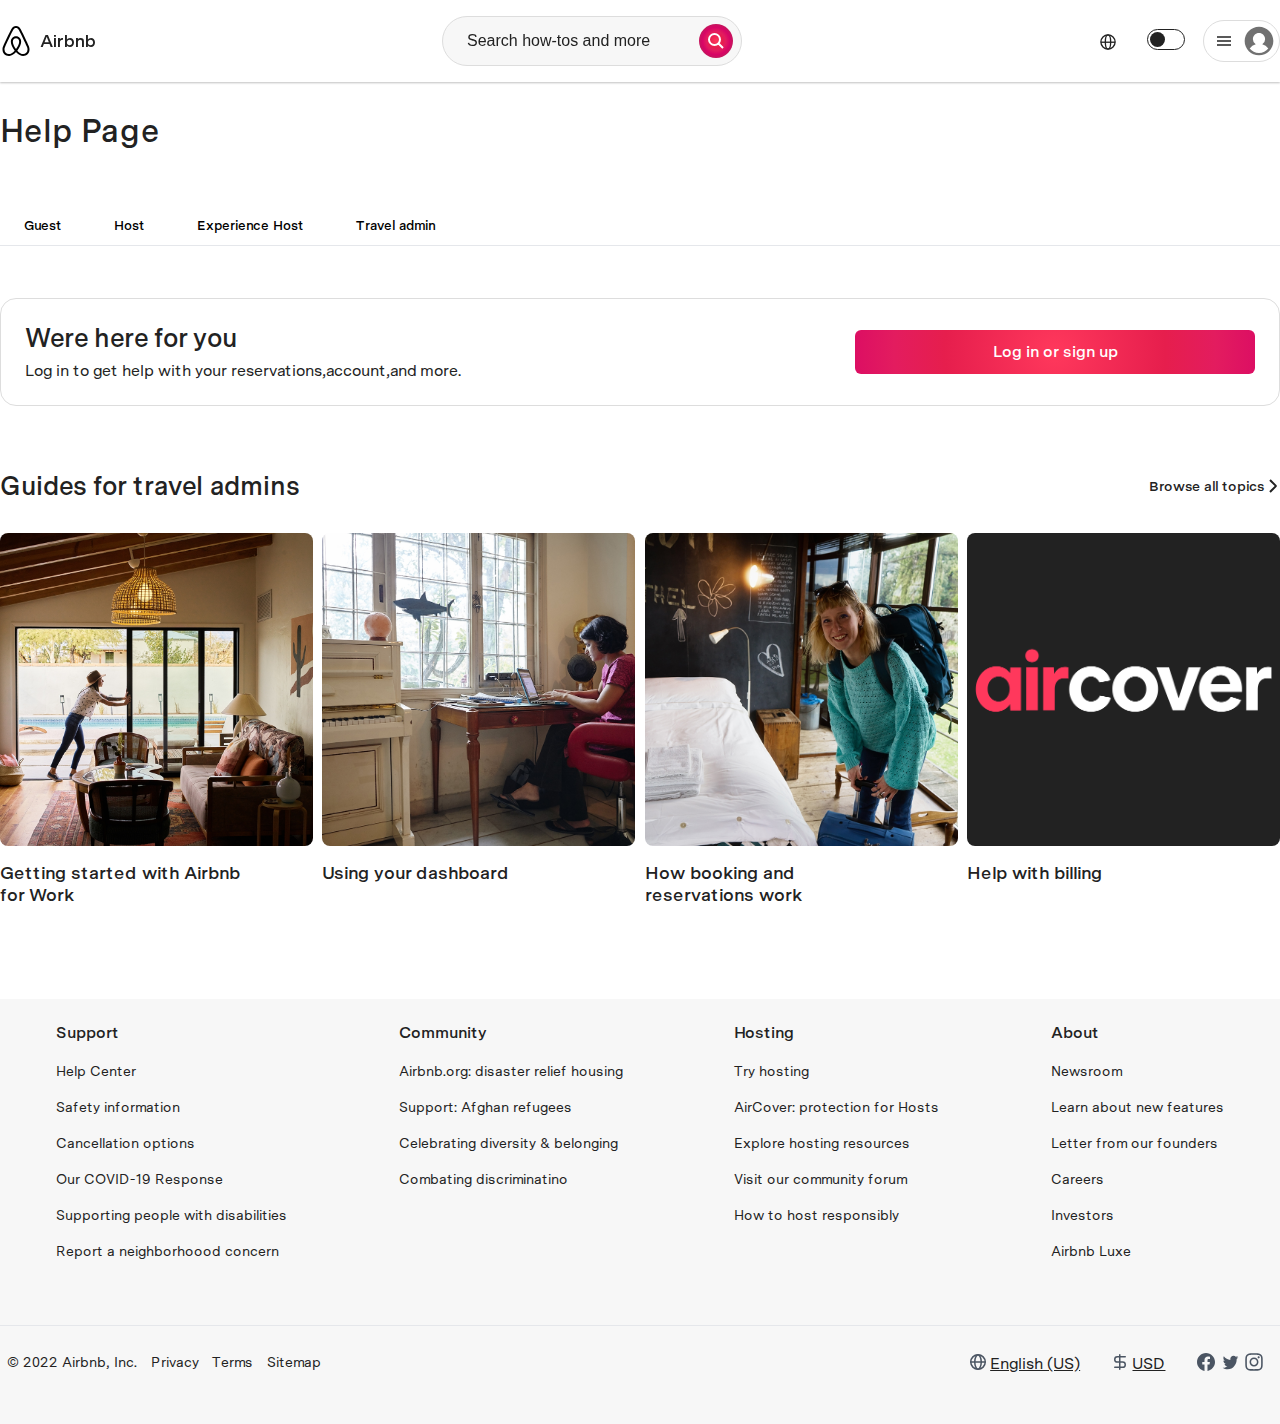
==== commit b135448c: "доделала страницу help (добавила переключатели+карточки)" ====
--- a/help.html
+++ b/help.html
@@ -222,9 +222,113 @@
     <main>
         <section class="help">
             <div class="container">
-                <h1>Help Page</h1>
+                <h1 class="help-title">Help Page</h1>
+
+                <div class="help-page-with-details">
+                    <div class="detail-page">
+                        <button class="btn">Guest</button>
+                        <button class="btn">Host</button>
+                        <button class="btn">Experience Host</button>
+                        <button class="btn">Travel admin</button>
+                    </div>
+                </div>
+                <div class="detail-page-border">
+                    <div class="detail-page-log">
+                        <div class="detail-page-title">
+                            <h1>Were here for you</h1>
+                            <p>Log in to get help with your reservations,account,and more.</p>
+                        </div>
+                        <div class="detail-page-a btn-airbnb">
+                            <a href="#">Log in or sign up</a>
+                        </div>
+
+                    </div>
+                </div>
             </div>
         </section>
+        <!-- cards -->
+        <section class="cards">
+            <div class="container">
+                <div class="help-cards">
+                    <h2>Guides for travel admins</h2>
+                    <div>
+                        <a href="#">
+                            <span>Browse all topics</span>
+                            <svg xmlns="http://www.w3.org/2000/svg" viewBox="0 0 32 32" aria-hidden="true"
+                                role="presentation" focusable="false"
+                                style="display: block; fill: none; height: 16px; width: 16px; stroke: currentcolor; stroke-width: 4; overflow: visible;">
+                                <path fill="none" d="m12 4 11.3 11.3a1 1 0 0 1 0 1.4L12 28"></path>
+                            </svg>
+                        </a>
+                    </div>
+                </div>
+                <div class="flex-start">
+                    <div class="card-wrapper">
+                        <a class="card-link" href="#" target="_blank" rel="noopener noreferrer nofollow"></a>
+                        <div class="card">
+                            <div class="card-image">
+                                <img src="images/hepl-cards/card1.jpg" alt="image">
+                            </div>
+
+                            <div class="card-text">
+                                <div class="flex">
+                                    <p class="help-card-subtitle">Getting started with Airbnb <br> for Work</p>
+                                </div>
+                            </div>
+                        </div>
+                        <!-- end .card  -->
+                    </div>
+                    <div class="card-wrapper">
+                        <a class="card-link" href="#" target="_blank" rel="noopener noreferrer nofollow"></a>
+                        <div class="card">
+                            <div class="card-image">
+                                <img src="images/hepl-cards/card2.jpg" alt="image">
+                            </div>
+
+                            <div class="card-text">
+                                <div class="flex">
+                                    <p class="help-card-subtitle">Using your dashboard</p>
+                                </div>
+                            </div>
+                        </div>
+                        <!-- end .card  -->
+                    </div>
+                    <div class="card-wrapper">
+                        <a class="card-link" href="#" target="_blank" rel="noopener noreferrer nofollow"></a>
+                        <div class="card">
+                            <div class="card-image">
+                                <img src="images/hepl-cards/card3.jpg" alt="image">
+                            </div>
+
+                            <div class="card-text">
+                                <div class="flex">
+                                    <p class="help-card-subtitle">How booking and <br> reservations work</p>
+                                </div>
+                            </div>
+                        </div>
+                        <!-- end .card  -->
+                    </div>
+                    <div class="card-wrapper">
+                        <a class="card-link" href="#" target="_blank" rel="noopener noreferrer nofollow"></a>
+                        <div class="card">
+                            <div class="card-image">
+                                <img src="images/hepl-cards/card4.png" alt="image">
+                            </div>
+
+                            <div class="card-text">
+                                <div class="flex">
+                                    <p class="help-card-subtitle">Help with billing</p>
+                                </div>
+                            </div>
+                        </div>
+                        <!-- end .card  -->
+                    </div>
+                </div>
+            </div>
+            <!-- /.container -->
+        </section>
+
+        <!-- секция с карточками -->
     </main>
     <div class="footer">
         <div class="container">
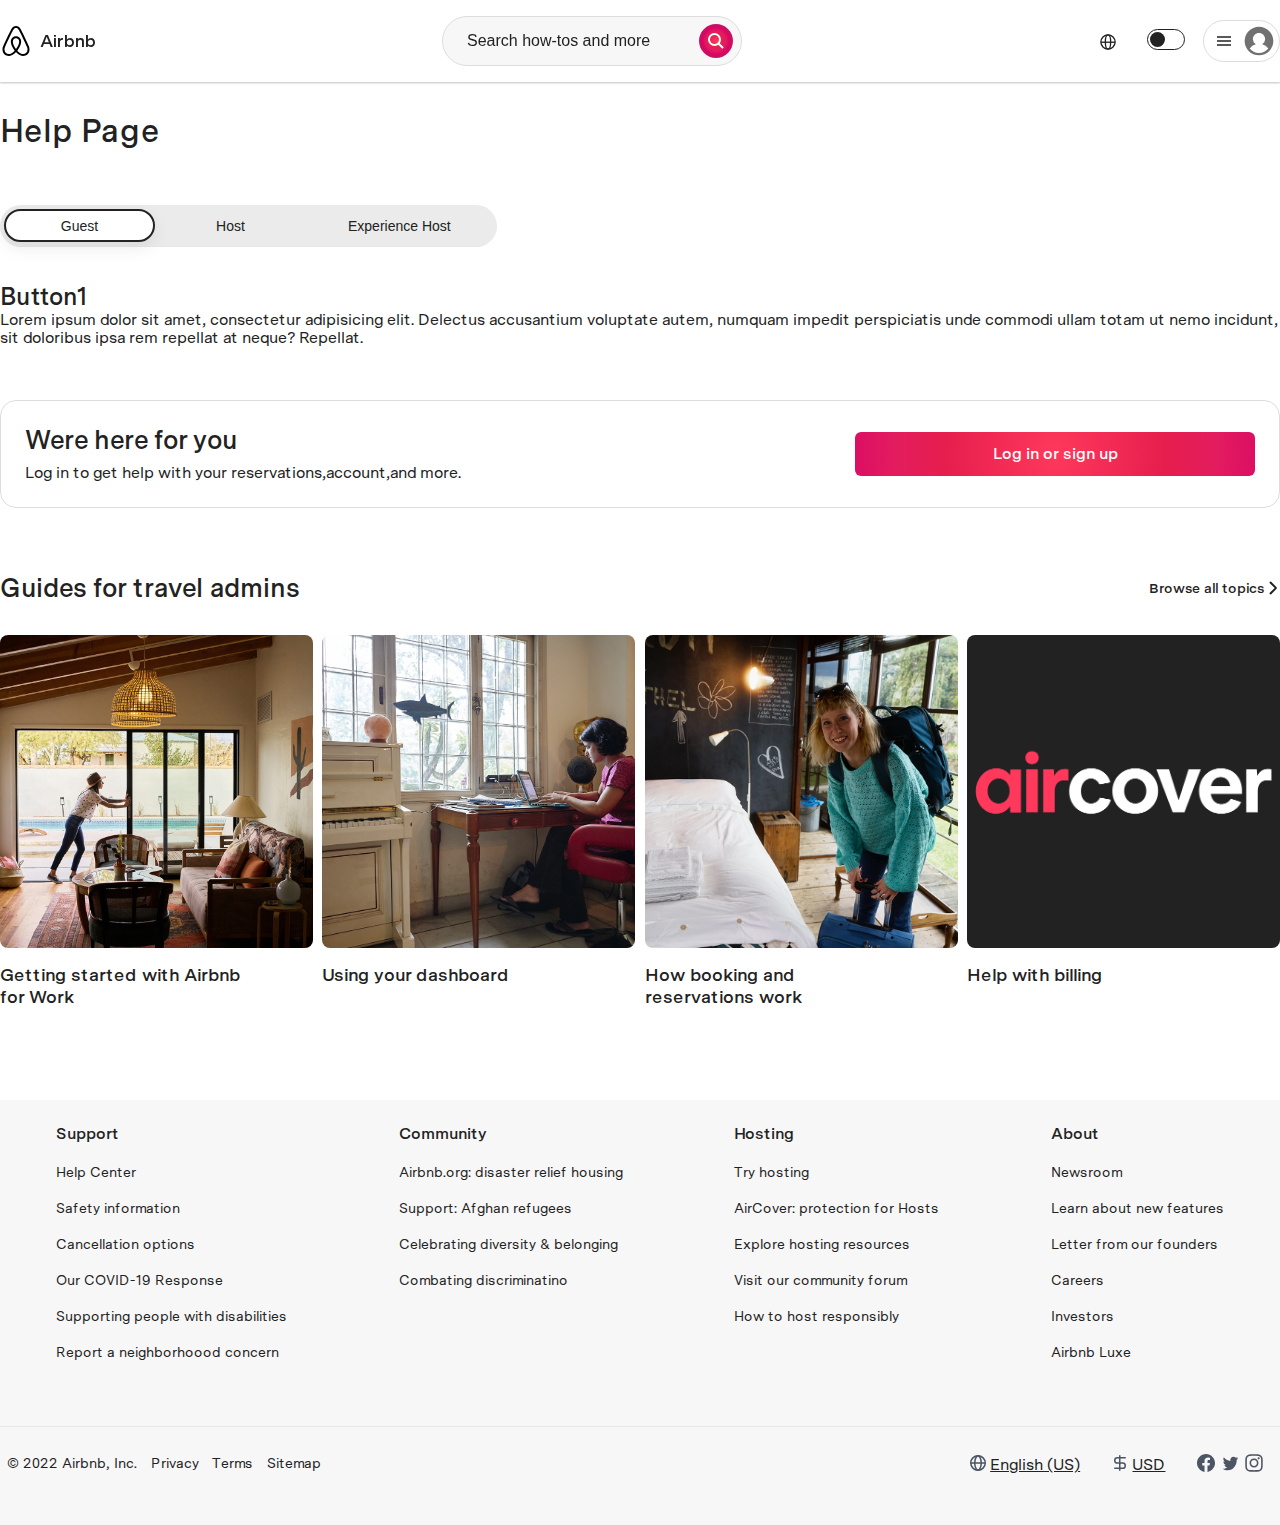
==== commit d0c2d0f5: "прикручивали табы(логика)" ====
--- a/help.html
+++ b/help.html
@@ -225,11 +225,40 @@
                 <h1 class="help-title">Help Page</h1>
 
                 <div class="help-page-with-details">
-                    <div class="detail-page">
-                        <button class="btn">Guest</button>
-                        <button class="btn">Host</button>
-                        <button class="btn">Experience Host</button>
-                        <button class="btn">Travel admin</button>
+                    <div class="tabs">
+                        <div class="tabs-list">
+                            <button class="tabs-btn tabs-btn__active" data-tabs-path="movies">Guest</button>
+                            <button class="tabs-btn" data-tabs-path="shows">Host</button>
+                            <button class="tabs-btn" data-tabs-path="example">Experience Host</button>
+                            <!--<button class="btn tabs_btn">Travel admin</button>-->
+                        </div>
+                        <div class="tabs-content tabs-content__active" data-tabs-target="movies">
+                            <div class="content">
+                                <h2>Button1</h2>
+                                <p>Lorem ipsum dolor sit amet, consectetur adipisicing elit. Delectus accusantium
+                                    voluptate autem, numquam impedit perspiciatis unde commodi ullam totam ut nemo
+                                    incidunt, sit doloribus ipsa rem repellat at neque? Repellat.</p>
+                            </div>
+                        </div>
+
+                        <div class="tabs-content" data-tabs-target="shows">
+                            <div class="content">
+                                <h2>Button2</h2>
+                                <p>Lorem ipsum dolor sit amet, consectetur adipisicing elit. Delectus accusantium
+                                    voluptate autem, numquam impedit perspiciatis unde commodi ullam totam ut nemo
+                                    incidunt, sit doloribus ipsa rem repellat at neque? Repellat.</p>
+                            </div>
+                        </div>
+
+                        <div class="tabs-content" data-tabs-target="example">
+                            <div class="content">
+                                <h2>Button3</h2>
+                                <p>Lorem ipsum dolor sit amet, consectetur adipisicing elit. Delectus accusantium
+                                    voluptate autem, numquam impedit perspiciatis unde commodi ullam totam ut nemo
+                                    incidunt, sit doloribus ipsa rem repellat at neque? Repellat.</p>
+                            </div>
+                        </div>
+
                     </div>
                 </div>
                 <div class="detail-page-border">
--- a/css/style.css
+++ b/css/style.css
@@ -4,6 +4,7 @@
 @import "../lib/swiper.css";
 @import "../css/modal.css";
 @import "../css/help.css";
+@import "../css/tabs.css";
 
 
 
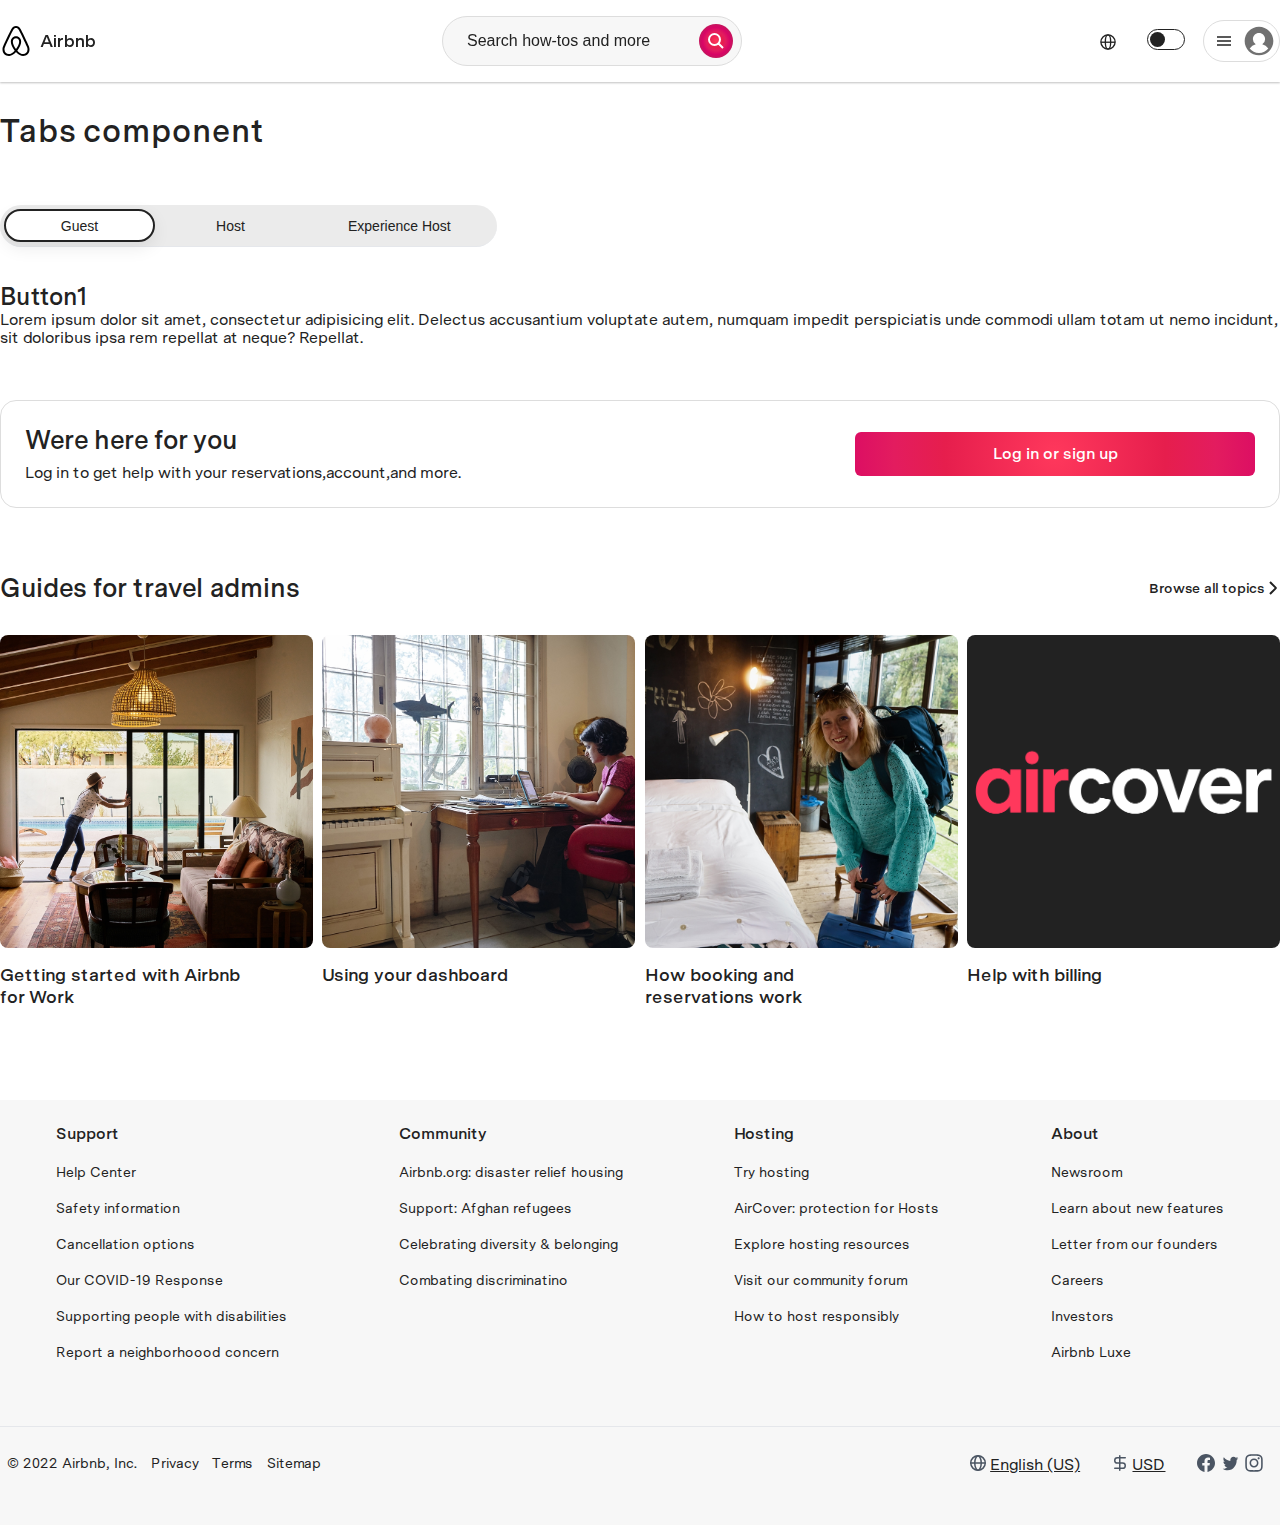
==== commit 888126e8: "данные карточек(доработать)" ====
--- a/help.html
+++ b/help.html
@@ -222,7 +222,7 @@
     <main>
         <section class="help">
             <div class="container">
-                <h1 class="help-title">Help Page</h1>
+                <h1 class="help-title">Tabs component</h1>
 
                 <div class="help-page-with-details">
                     <div class="tabs">
@@ -260,6 +260,11 @@
                         </div>
 
                     </div>
+                    <div class="products-wrapper">
+                        <!--вставка данных по карточкам xthtp JS-->
+                    </div>
+
+
                 </div>
                 <div class="detail-page-border">
                     <div class="detail-page-log">
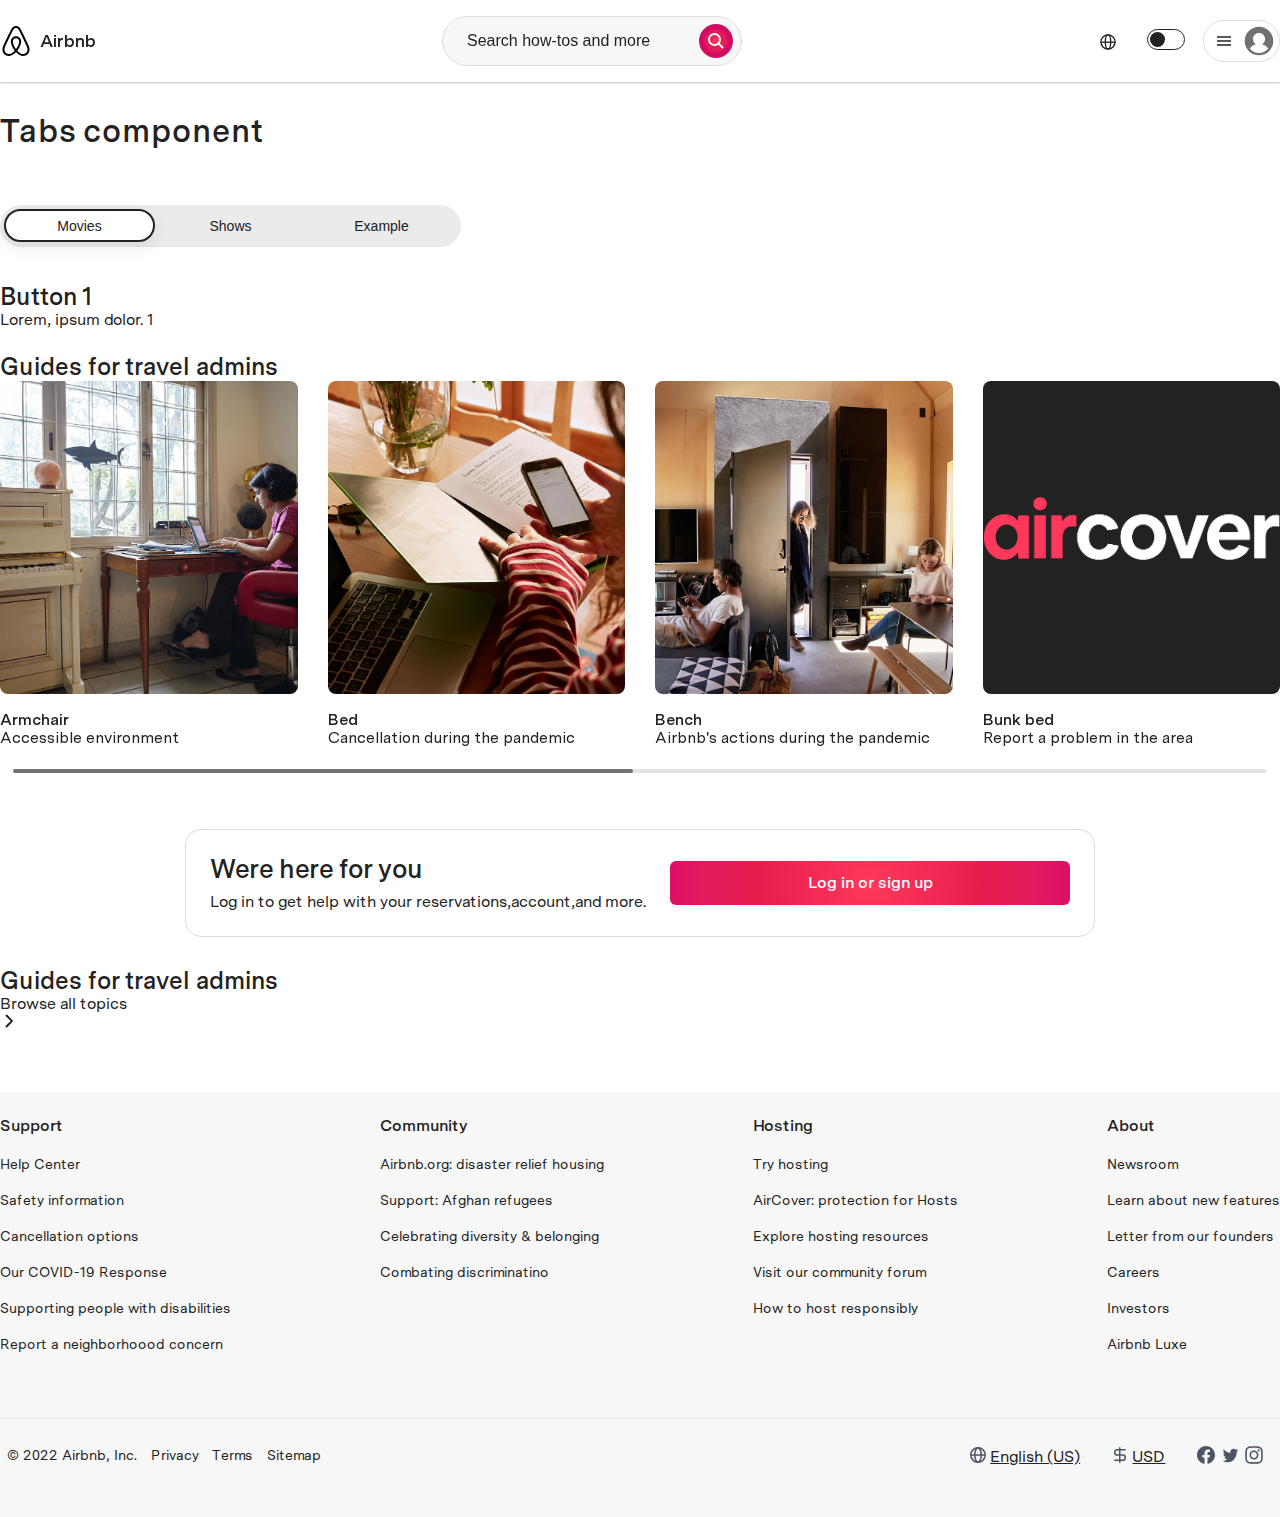
==== commit 5edaa90c: "swiper-slider,динамическая подгрузка карточек" ====
--- a/help.html
+++ b/help.html
@@ -227,57 +227,54 @@
                 <div class="help-page-with-details">
                     <div class="tabs">
                         <div class="tabs-list">
-                            <button class="tabs-btn tabs-btn__active" data-tabs-path="movies">Guest</button>
-                            <button class="tabs-btn" data-tabs-path="shows">Host</button>
-                            <button class="tabs-btn" data-tabs-path="example">Experience Host</button>
-                            <!--<button class="btn tabs_btn">Travel admin</button>-->
-                        </div>
+                            <button class="tabs-btn tabs-btn__active" data-tabs-path="movies">Movies</button>
+                            <button class="tabs-btn" data-tabs-path="shows">Shows</button>
+                            <button class="tabs-btn" data-tabs-path="example">Example</button>
+                        </div>
+
                         <div class="tabs-content tabs-content__active" data-tabs-target="movies">
                             <div class="content">
-                                <h2>Button1</h2>
-                                <p>Lorem ipsum dolor sit amet, consectetur adipisicing elit. Delectus accusantium
-                                    voluptate autem, numquam impedit perspiciatis unde commodi ullam totam ut nemo
-                                    incidunt, sit doloribus ipsa rem repellat at neque? Repellat.</p>
+                                <h2>Button 1</h2>
+                                <p>Lorem, ipsum dolor. 1</p>
                             </div>
                         </div>
 
                         <div class="tabs-content" data-tabs-target="shows">
                             <div class="content">
-                                <h2>Button2</h2>
-                                <p>Lorem ipsum dolor sit amet, consectetur adipisicing elit. Delectus accusantium
-                                    voluptate autem, numquam impedit perspiciatis unde commodi ullam totam ut nemo
-                                    incidunt, sit doloribus ipsa rem repellat at neque? Repellat.</p>
+                                <h2>Button 2</h2>
+                                <p>Lorem, ipsum dolor. 2</p>
                             </div>
                         </div>
 
                         <div class="tabs-content" data-tabs-target="example">
                             <div class="content">
-                                <h2>Button3</h2>
-                                <p>Lorem ipsum dolor sit amet, consectetur adipisicing elit. Delectus accusantium
-                                    voluptate autem, numquam impedit perspiciatis unde commodi ullam totam ut nemo
-                                    incidunt, sit doloribus ipsa rem repellat at neque? Repellat.</p>
-                            </div>
-                        </div>
-
-                    </div>
-                    <div class="products-wrapper">
-                        <!--вставка данных по карточкам xthtp JS-->
-                    </div>
-
-
-                </div>
-                <div class="detail-page-border">
-                    <div class="detail-page-log">
-                        <div class="detail-page-title">
-                            <h1>Were here for you</h1>
-                            <p>Log in to get help with your reservations,account,and more.</p>
-                        </div>
-                        <div class="detail-page-a btn-airbnb">
-                            <a href="#">Log in or sign up</a>
-                        </div>
-
-                    </div>
-                </div>
+                                <h2>Button 3</h2>
+                                <p>Lorem, ipsum dolor. 3</p>
+                            </div>
+                        </div>
+                    </div>
+                    <h2>Guides for travel admins</h2>
+                    <div class="swiper">
+                        <div class="swiper-wrapper">
+                            <!--вставка данных по карточкам xthtp JS-->
+                        </div>
+                        <div class="swiper-scrollbar"></div>
+                    </div>
+                </div>
+
+            </div>
+            <div class="detail-page-border">
+                <div class="detail-page-log">
+                    <div class="detail-page-title">
+                        <h1>Were here for you</h1>
+                        <p>Log in to get help with your reservations,account,and more.</p>
+                    </div>
+                    <div class="detail-page-a btn-airbnb">
+                        <a href="#">Log in or sign up</a>
+                    </div>
+
+                </div>
+            </div>
             </div>
         </section>
         <!-- cards -->
@@ -296,7 +293,7 @@
                         </a>
                     </div>
                 </div>
-                <div class="flex-start">
+                <!-- <div class="flex-start">
                     <div class="card-wrapper">
                         <a class="card-link" href="#" target="_blank" rel="noopener noreferrer nofollow"></a>
                         <div class="card">
@@ -310,7 +307,7 @@
                                 </div>
                             </div>
                         </div>
-                        <!-- end .card  -->
+                        
                     </div>
                     <div class="card-wrapper">
                         <a class="card-link" href="#" target="_blank" rel="noopener noreferrer nofollow"></a>
@@ -325,7 +322,7 @@
                                 </div>
                             </div>
                         </div>
-                        <!-- end .card  -->
+                    
                     </div>
                     <div class="card-wrapper">
                         <a class="card-link" href="#" target="_blank" rel="noopener noreferrer nofollow"></a>
@@ -340,7 +337,7 @@
                                 </div>
                             </div>
                         </div>
-                        <!-- end .card  -->
+                      
                     </div>
                     <div class="card-wrapper">
                         <a class="card-link" href="#" target="_blank" rel="noopener noreferrer nofollow"></a>
@@ -355,9 +352,9 @@
                                 </div>
                             </div>
                         </div>
-                        <!-- end .card  -->
-                    </div>
-                </div>
+                       
+                    </div>
+                </div>-->
             </div>
             <!-- /.container -->
         </section>
@@ -470,6 +467,8 @@
             </div>
         </div>
     </div>
+
+    <script src="lib/swiper.js"></script>
     <script src="js/theme-switcher.js"></script>
     <script type="module" src="js/help-index.js"></script>
 
--- a/css/style.css
+++ b/css/style.css
@@ -603,5 +603,5 @@
 .flex2 {
   display: flex;
   align-items: flex-start;
-  justify-content: space-around;
+  justify-content: space-between;
 }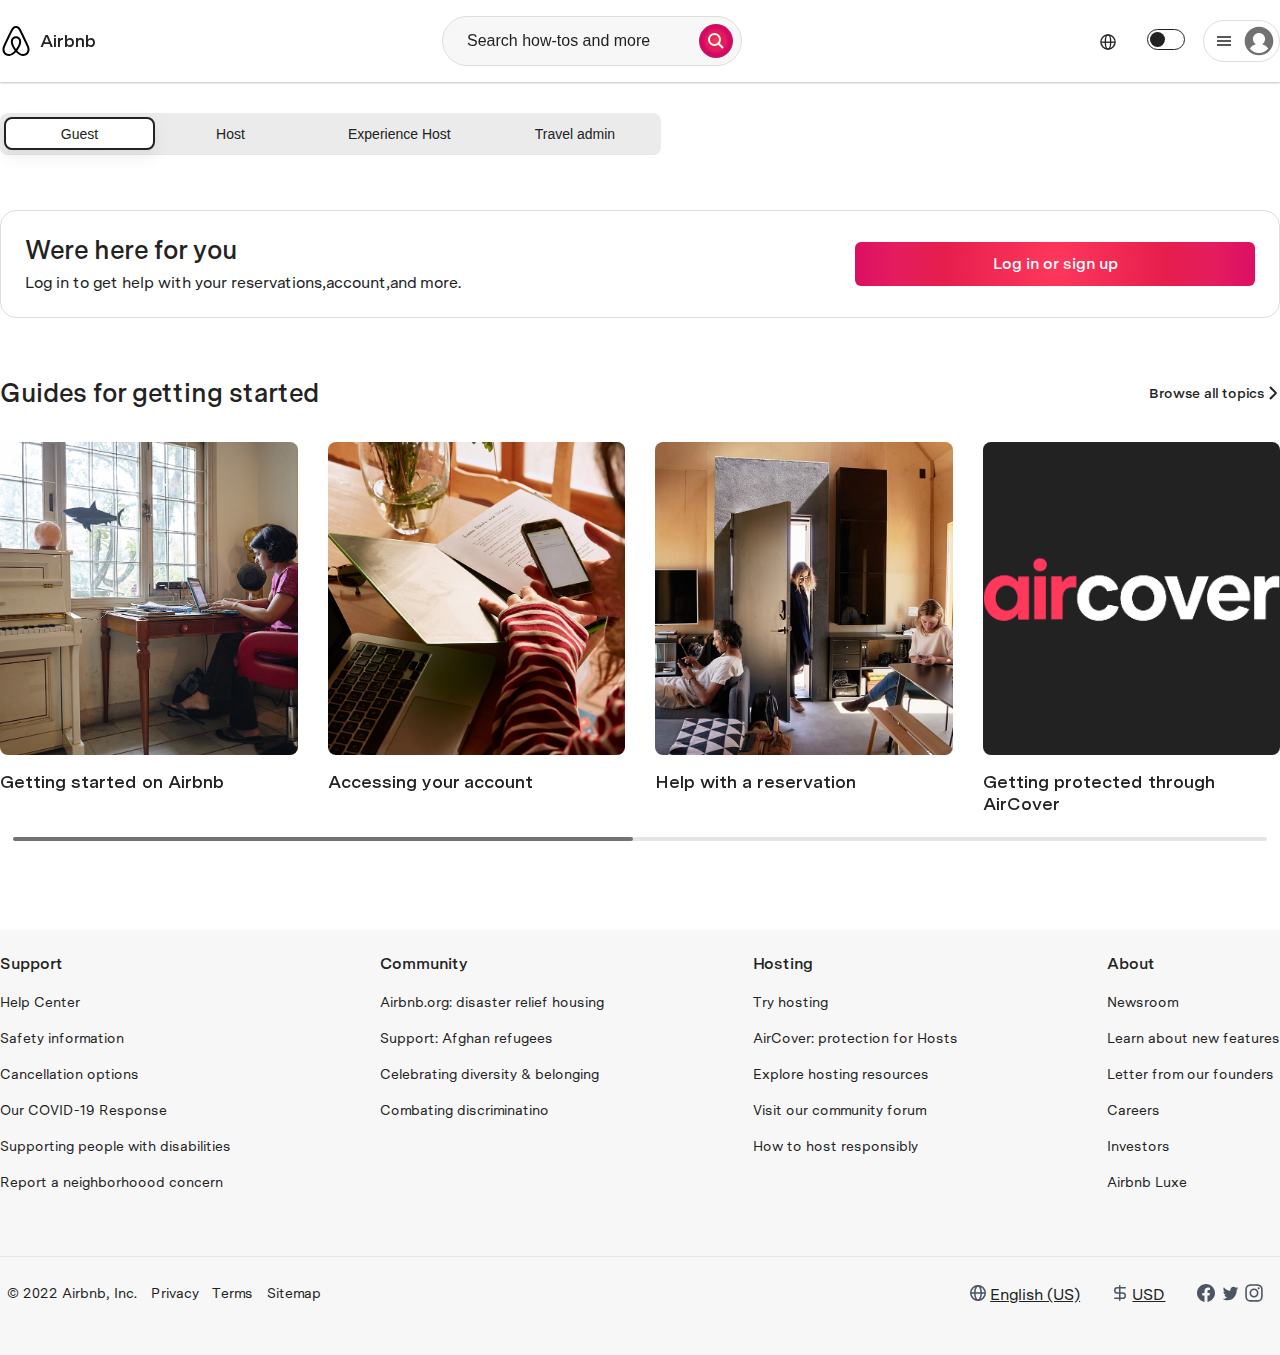
==== commit 883e4257: "Доделала страницу help (карточки)" ====
--- a/help.html
+++ b/help.html
@@ -222,38 +222,93 @@
     <main>
         <section class="help">
             <div class="container">
-                <h1 class="help-title">Tabs component</h1>
-
                 <div class="help-page-with-details">
                     <div class="tabs">
                         <div class="tabs-list">
-                            <button class="tabs-btn tabs-btn__active" data-tabs-path="movies">Movies</button>
-                            <button class="tabs-btn" data-tabs-path="shows">Shows</button>
-                            <button class="tabs-btn" data-tabs-path="example">Example</button>
+                            <button class="tabs-btn tabs-btn__active" data-tabs-path="movies">Guest</button>
+                            <button class="tabs-btn" data-tabs-path="shows">Host</button>
+                            <button class="tabs-btn" data-tabs-path="example">Experience Host</button>
+                            <button class="tabs-btn" data-tabs-path="shows1">Travel admin</button>
+                        </div>
+                        <!--рамка регистрации и авторизации-->
+                        <div class="detail-page-border">
+                            <div class="detail-page-log">
+                                <div class="detail-page-title">
+                                    <h1>Were here for you</h1>
+                                    <p>Log in to get help with your reservations,account,and more.</p>
+                                </div>
+                                <div class="detail-page-a btn-airbnb">
+                                    <a href="#">Log in or sign up</a>
+                                </div>
+
+                            </div>
                         </div>
 
                         <div class="tabs-content tabs-content__active" data-tabs-target="movies">
-                            <div class="content">
-                                <h2>Button 1</h2>
-                                <p>Lorem, ipsum dolor. 1</p>
+                            <div class="content help-cards">
+                                <h2>Guides for getting started</h2>
+                                <div>
+                                    <a href="#">
+                                        <span>Browse all topics</span>
+                                        <svg xmlns="http://www.w3.org/2000/svg" viewBox="0 0 32 32" aria-hidden="true"
+                                            role="presentation" focusable="false"
+                                            style="display: block; fill: none; height: 16px; width: 16px; stroke: currentcolor; stroke-width: 4; overflow: visible;">
+                                            <path fill="none" d="m12 4 11.3 11.3a1 1 0 0 1 0 1.4L12 28"></path>
+                                        </svg>
+                                    </a>
+                                </div>
                             </div>
                         </div>
 
                         <div class="tabs-content" data-tabs-target="shows">
-                            <div class="content">
-                                <h2>Button 2</h2>
-                                <p>Lorem, ipsum dolor. 2</p>
+                            <div class="content help-cards">
+                                <h2>Guides for getting started</h2>
+                                <div>
+                                    <a href="#">
+                                        <span>Browse all topics</span>
+                                        <svg xmlns="http://www.w3.org/2000/svg" viewBox="0 0 32 32" aria-hidden="true"
+                                            role="presentation" focusable="false"
+                                            style="display: block; fill: none; height: 16px; width: 16px; stroke: currentcolor; stroke-width: 4; overflow: visible;">
+                                            <path fill="none" d="m12 4 11.3 11.3a1 1 0 0 1 0 1.4L12 28"></path>
+                                        </svg>
+                                    </a>
+                                </div>
                             </div>
                         </div>
 
                         <div class="tabs-content" data-tabs-target="example">
-                            <div class="content">
-                                <h2>Button 3</h2>
-                                <p>Lorem, ipsum dolor. 3</p>
-                            </div>
-                        </div>
+                            <div class="content help-cards">
+                                <h2>Guides for Experience Hosts</h2>
+                                <div>
+                                    <a href="#">
+                                        <span>Browse all topics</span>
+                                        <svg xmlns="http://www.w3.org/2000/svg" viewBox="0 0 32 32" aria-hidden="true"
+                                            role="presentation" focusable="false"
+                                            style="display: block; fill: none; height: 16px; width: 16px; stroke: currentcolor; stroke-width: 4; overflow: visible;">
+                                            <path fill="none" d="m12 4 11.3 11.3a1 1 0 0 1 0 1.4L12 28"></path>
+                                        </svg>
+                                    </a>
+                                </div>
+                            </div>
+                        </div>
+
+                        <div class="tabs-content" data-tabs-target="shows1">
+                            <div class="content help-cards">
+                                <h2>Guides for travel admins</h2>
+                                <div>
+                                    <a href="#">
+                                        <span>Browse all topics</span>
+                                        <svg xmlns="http://www.w3.org/2000/svg" viewBox="0 0 32 32" aria-hidden="true"
+                                            role="presentation" focusable="false"
+                                            style="display: block; fill: none; height: 16px; width: 16px; stroke: currentcolor; stroke-width: 4; overflow: visible;">
+                                            <path fill="none" d="m12 4 11.3 11.3a1 1 0 0 1 0 1.4L12 28"></path>
+                                        </svg>
+                                    </a>
+                                </div>
+                            </div>
+                        </div>
+
                     </div>
-                    <h2>Guides for travel admins</h2>
                     <div class="swiper">
                         <div class="swiper-wrapper">
                             <!--вставка данных по карточкам xthtp JS-->
@@ -263,103 +318,10 @@
                 </div>
 
             </div>
-            <div class="detail-page-border">
-                <div class="detail-page-log">
-                    <div class="detail-page-title">
-                        <h1>Were here for you</h1>
-                        <p>Log in to get help with your reservations,account,and more.</p>
-                    </div>
-                    <div class="detail-page-a btn-airbnb">
-                        <a href="#">Log in or sign up</a>
-                    </div>
-
-                </div>
-            </div>
+
             </div>
         </section>
         <!-- cards -->
-        <section class="cards">
-            <div class="container">
-                <div class="help-cards">
-                    <h2>Guides for travel admins</h2>
-                    <div>
-                        <a href="#">
-                            <span>Browse all topics</span>
-                            <svg xmlns="http://www.w3.org/2000/svg" viewBox="0 0 32 32" aria-hidden="true"
-                                role="presentation" focusable="false"
-                                style="display: block; fill: none; height: 16px; width: 16px; stroke: currentcolor; stroke-width: 4; overflow: visible;">
-                                <path fill="none" d="m12 4 11.3 11.3a1 1 0 0 1 0 1.4L12 28"></path>
-                            </svg>
-                        </a>
-                    </div>
-                </div>
-                <!-- <div class="flex-start">
-                    <div class="card-wrapper">
-                        <a class="card-link" href="#" target="_blank" rel="noopener noreferrer nofollow"></a>
-                        <div class="card">
-                            <div class="card-image">
-                                <img src="images/hepl-cards/card1.jpg" alt="image">
-                            </div>
-
-                            <div class="card-text">
-                                <div class="flex">
-                                    <p class="help-card-subtitle">Getting started with Airbnb <br> for Work</p>
-                                </div>
-                            </div>
-                        </div>
-                        
-                    </div>
-                    <div class="card-wrapper">
-                        <a class="card-link" href="#" target="_blank" rel="noopener noreferrer nofollow"></a>
-                        <div class="card">
-                            <div class="card-image">
-                                <img src="images/hepl-cards/card2.jpg" alt="image">
-                            </div>
-
-                            <div class="card-text">
-                                <div class="flex">
-                                    <p class="help-card-subtitle">Using your dashboard</p>
-                                </div>
-                            </div>
-                        </div>
-                    
-                    </div>
-                    <div class="card-wrapper">
-                        <a class="card-link" href="#" target="_blank" rel="noopener noreferrer nofollow"></a>
-                        <div class="card">
-                            <div class="card-image">
-                                <img src="images/hepl-cards/card3.jpg" alt="image">
-                            </div>
-
-                            <div class="card-text">
-                                <div class="flex">
-                                    <p class="help-card-subtitle">How booking and <br> reservations work</p>
-                                </div>
-                            </div>
-                        </div>
-                      
-                    </div>
-                    <div class="card-wrapper">
-                        <a class="card-link" href="#" target="_blank" rel="noopener noreferrer nofollow"></a>
-                        <div class="card">
-                            <div class="card-image">
-                                <img src="images/hepl-cards/card4.png" alt="image">
-                            </div>
-
-                            <div class="card-text">
-                                <div class="flex">
-                                    <p class="help-card-subtitle">Help with billing</p>
-                                </div>
-                            </div>
-                        </div>
-                       
-                    </div>
-                </div>-->
-            </div>
-            <!-- /.container -->
-        </section>
-
-        <!-- секция с карточками -->
     </main>
     <div class="footer">
         <div class="container">
